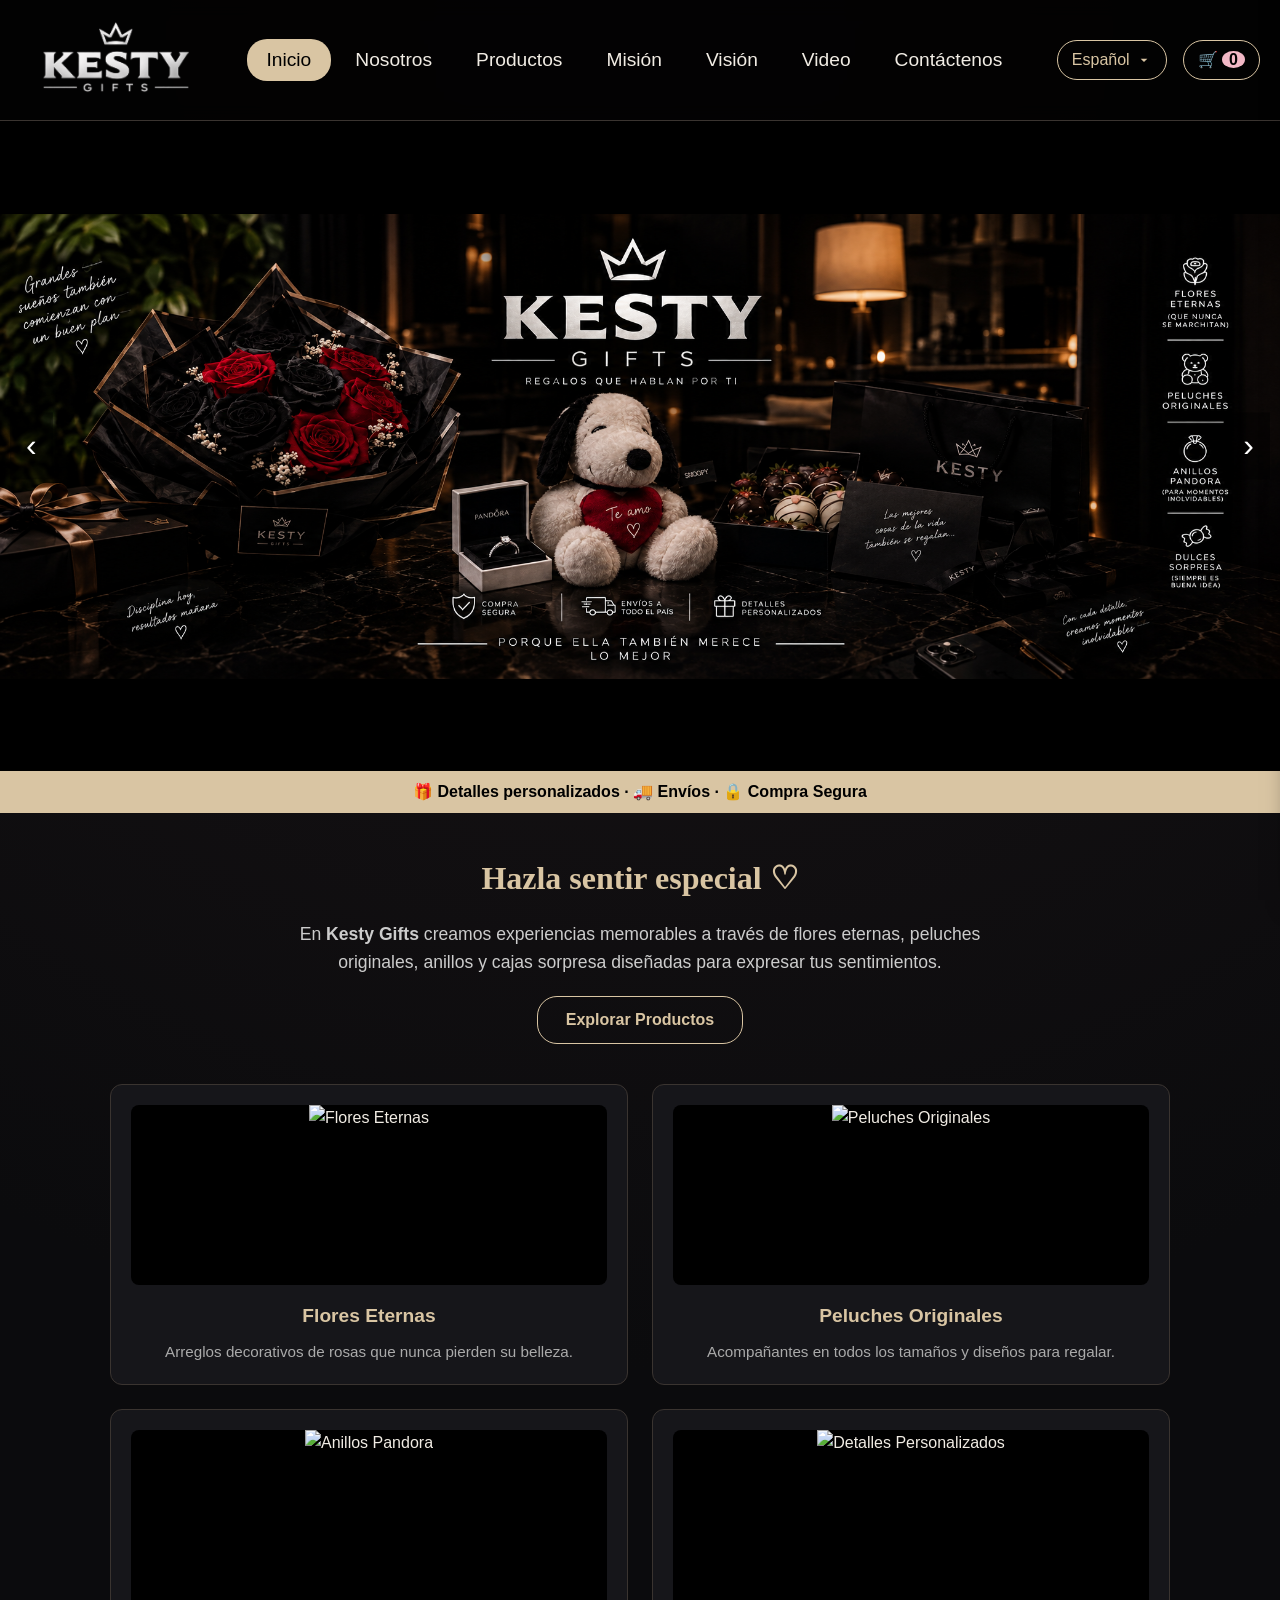
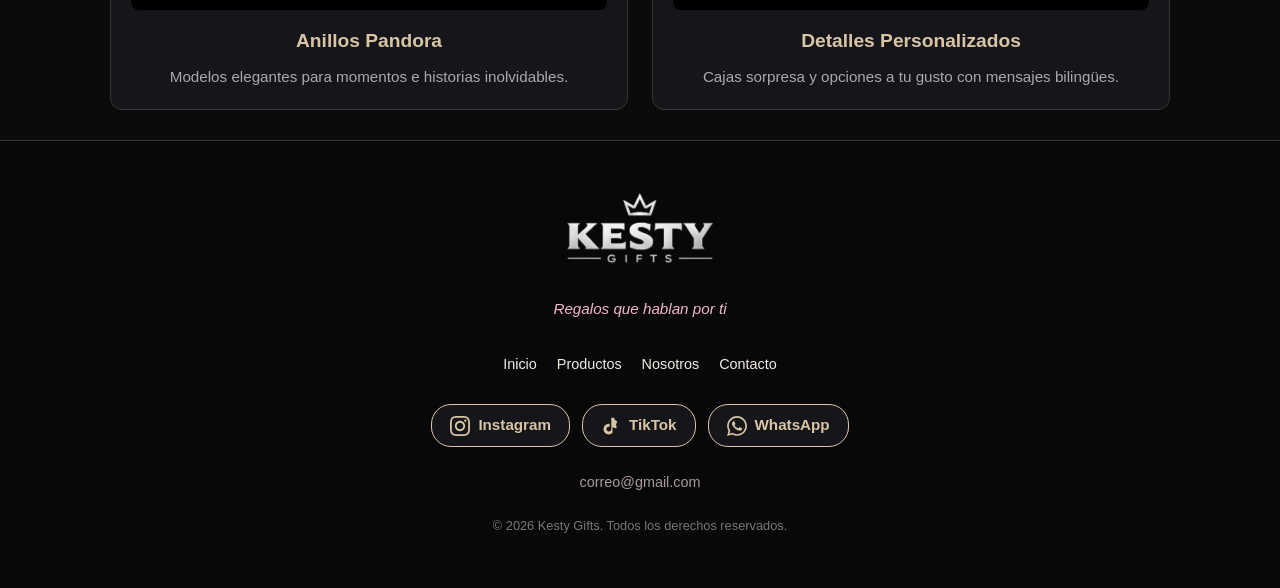
==== index.html @ 145037e2 "Add files via upload" ====
<!DOCTYPE html>
<html lang="en">

<head>
    <meta charset="UTF-8">
    <meta name="viewport" content="width=device-width, initial-scale=1.0">
    <title>index</title>
    <link rel="stylesheet" href="style.css">
</head>

<body>

    <header>

        <a href="#inicio" class="logo"><img src="Imagenes/Logo.png" alt="Logo"></a>
        <button id="menuBtn" class="menuBtn" aria-label="Menu">☰</button>

        <nav>
            <a href="#inicio">Inicio</a>
            <a href="#nosotros">Nosotros</a>
            <a href="#productos">Productos</a>
            <a href="#mision">Misión</a>
            <a href="#vision">Visión</a>
            <a href="#video">Video</a>
            <a href="#contacto">Contáctenos</a>
        </nav>

        <div class="SelectorLenguaje">
            <button class="LenguajeBtn" id="LenguajeBtn" type="button">
                <span>Español</span>
                <svg class="LenguajeFlecha" viewBox="0 0 24 24" width="16" height="16" fill="currentColor">
                    <path d="M7 10l5 5 5-5z"/>
                </svg>
            </button>
            <div class="LenguajeMenu" id="LenguajeMenu">
                <a href="#" onclick="CambiarLenguaje('es')">Español</a>
                <a href="#" onclick="CambiarLenguaje('en')">English</a>
            </div>
        </div>

        <button id="cartBtn" class="cartBtn">🛒 <span id="cartCount">0</span></button>

    </header>

    <aside id="CarritoAside" class="CarritotAside">

        <div class="CarritoHeader">
            <h2>Tu Carrito</h2>
            <button id="closeCartBtn" class="CerrarCarritoBtn" aria-label="Cerrar carrito">&times;</button>
        </div>

        <div class="CarritoBody">
            <p class="MensajeCarrito">Tu carrito está vacío por ahora.</p>
        </div>

        <div class="CarritoFooter">
            <div class="CarritoTotal">
                <span>Total:</span>
                <span id="CarritoTotal">$0.00</span>
            </div>
            <button class="CheckoutBtn">Finalizar Compra</button>
        </div>

    </aside>

    <main>

        <section id="inicio" class="view">

            <div class="slider">

                <div class="slide on">
                    <img src="Imagenes/Poster1Pc.png" alt="Poster PC" class="img-pc">
                    <img src="Imagenes/Poster1.jpeg" alt="Poster Celular" class="img-mobile">
                </div>

                <div class="slide txt">
                    <h2>Semana de Regalos Especiales</h2>
                    <p>Detalles únicos pensados para expresar tus sentimientos y crear recuerdos inolvidables.</p>
                    <a href="#productos" class="SlideBtn">Ver Productos →</a>
                </div>

                <div class="slide">
                    <img src="Imagenes/Poster2Pc.jpg" alt="Poster PC" class="img-pc">
                    <img src="Imagenes/Poster2.jpg" alt="Poster Celular" class="img-mobile">
                </div>

                <button class="sl-btn prev">‹</button>
                <button class="sl-btn next">›</button>

            </div>

            <div class="banner">🎁 Detalles personalizados    ·    🚚 Envíos    ·    🔒 Compra Segura</div>

            <div class="wrap InicioContenido">

                <div class="Intro">
                    <h1>Hazla sentir especial ♡</h1>
                    <p class="HeroSub">En <strong>Kesty Gifts</strong> creamos experiencias memorables a través de flores eternas, peluches originales, anillos y cajas sorpresa diseñadas para expresar tus sentimientos.</p>
                    <a href="#productos" class="HeroBtn">Explorar Productos</a>
                </div>

                <div class="Cartas">
                    
                    <div class="Carta">
                        <div class="CartaImagen">
                            <img src="Imagenes/Carta1Inicio.jpg" alt="Flores Eternas">
                        </div>
                        <h3>Flores Eternas</h3>
                        <p>Arreglos decorativos de rosas que nunca pierden su belleza.</p>
                    </div>

                    <div class="Carta">
                        <div class="CartaImagen">
                            <img src="Imagenes/Carta2Inicio.jpg" alt="Peluches Originales">
                        </div>
                        <h3>Peluches Originales</h3>
                        <p>Acompañantes en todos los tamaños y diseños para regalar.</p>
                    </div>

                    <div class="Carta">
                        <div class="CartaImagen">
                            <img src="Imagenes/Carta3Inicio.jpg" alt="Anillos Pandora">
                        </div>
                        <h3>Anillos Pandora</h3>
                        <p>Modelos elegantes para momentos e historias inolvidables.</p>
                    </div>

                    <div class="Carta">
                        <div class="CartaImagen">
                            <img src="Imagenes/Carta4Inicio.jpg" alt="Detalles Personalizados">
                        </div>
                        <h3>Detalles Personalizados</h3>
                        <p>Cajas sorpresa y opciones a tu gusto con mensajes bilingües.</p>
                    </div>

                </div>

            </div>

        </section>

        <section id="nosotros" class="view wrap">b</section>

        <section id="productos" class="view wrap">c</section>

        <section id="mision" class="view wrap">d</section>

        <section id="vision" class="view wrap">e</section>

        <section id="video" class="view wrap">f</section>

        <section id="contacto" class="view wrap">g</section>

    </main>

    <footer>

        <div class="logo"><img src="Imagenes/Logo.png" alt="Logo"></div>
        <p class="footer-slogan">Regalos que hablan por ti</p>

        <div class="footer-links">
            <a href="#inicio">Inicio</a>
            <a href="#productos">Productos</a>
            <a href="#nosotros">Nosotros</a>
            <a href="#contacto">Contacto</a>
        </div>

        <div class="BotonesRedes">
            <a href="https://instagram.com/ig" target="_blank" class="RedBtn">
                <svg viewBox="0 0 24 24" width="20" height="20" fill="currentColor"><path d="M12 2.163c3.204 0 3.584.012 4.85.07 3.252.148 4.771 1.691 4.919 4.919.058 1.265.069 1.645.069 4.849 0 3.205-.012 3.584-.069 4.849-.149 3.225-1.664 4.771-4.919 4.919-1.266.058-1.644.07-4.85.07-3.204 0-3.584-.012-4.849-.07-3.26-.149-4.771-1.699-4.919-4.92-.058-1.265-.07-1.644-.07-4.849 0-3.204.013-3.583.07-4.849.149-3.227 1.664-4.771 4.919-4.919 1.266-.057 1.645-.069 4.849-.069zm0-2.163c-3.259 0-3.667.014-4.947.072-4.358.2-6.78 2.618-6.98 6.98-.059 1.281-.073 1.689-.073 4.948 0 3.259.014 3.668.072 4.948.2 4.358 2.618 6.78 6.98 6.98 1.281.058 1.689.072 4.948.072 3.259 0 3.668-.014 4.948-.072 4.354-.2 6.782-2.618 6.979-6.98.059-1.28.073-1.689.073-4.948 0-3.259-.014-3.667-.072-4.947-.196-4.354-2.617-6.78-6.979-6.98-1.281-.059-1.69-.073-4.949-.073zm0 5.838c-3.403 0-6.162 2.759-6.162 6.162s2.759 6.163 6.162 6.163 6.162-2.759 6.162-6.163c0-3.403-2.759-6.162-6.162-6.162zm0 10.162c-2.209 0-4-1.79-4-4 0-2.209 1.791-4 4-4s4 1.791 4 4c0 2.21-1.791 4-4 4zm6.406-11.845c-.796 0-1.441.645-1.441 1.44s.645 1.44 1.441 1.44c.795 0 1.439-.645 1.439-1.44s-.644-1.44-1.439-1.44z"/></svg>Instagram
            </a>
            <a href="https://tiktok.com/@tiktok" target="_blank" class="RedBtn">
                <svg viewBox="0 0 24 24" width="20" height="20" fill="currentColor"><path d="M19.59 6.69a4.83 4.83 0 0 1-3.77-4.25V2h-3.45v13.67a2.89 2.89 0 0 1-5.2 1.74 2.89 2.89 0 0 1 2.31-4.64 2.93 2.93 0 0 1 .88.13V9.4a6.84 6.84 0 0 0-1-.05A6.33 6.33 0 0 0 3 15.7a6.34 6.34 0 0 0 10.86 4.43v-7a8.16 8.16 0 0 0 4.77 1.52v-3.4a4.85 4.85 0 0 1-1-.16z"/></svg>TikTok
            </a>
            <a href="https://wa.me/wasap" target="_blank" class="RedBtn">
                <svg viewBox="0 0 24 24" width="20" height="20" fill="currentColor"><path d="M.057 24l1.687-6.163c-1.041-1.804-1.588-3.849-1.587-5.946.003-6.556 5.338-11.891 11.893-11.891 3.181.001 6.167 1.24 8.413 3.488 2.245 2.248 3.481 5.236 3.48 8.414-.003 6.557-5.338 11.892-11.893 11.892-1.99-.001-3.951-.5-5.688-1.448l-6.305 1.654zm6.597-3.807c1.676.995 3.276 1.591 5.392 1.592 5.448 0 9.886-4.434 9.889-9.885.002-5.462-4.415-9.89-9.881-9.892-5.452 0-9.887 4.434-9.889 9.884-.001 2.225.651 3.891 1.746 5.634l-.999 3.648 3.742-.981zm11.387-5.464c-.074-.124-.272-.198-.57-.347-.297-.149-1.758-.868-2.031-.967-.272-.099-.47-.149-.669.149-.198.297-.768.967-.941 1.165-.173.198-.347.223-.644.074-.297-.149-1.255-.462-2.39-1.475-.883-.788-1.48-1.761-1.653-2.059-.173-.297-.018-.458.13-.606.134-.133.297-.347.446-.521.151-.172.2-.296.3-.495.099-.198.05-.372-.025-.521-.075-.148-.669-1.611-.916-2.206-.242-.579-.487-.501-.669-.51l-.57-.01c-.198 0-.52.074-.792.372s-1.04 1.016-1.04 2.479 1.065 2.876 1.213 3.074c.149.198 2.095 3.2 5.076 4.487.709.306 1.263.489 1.694.626.712.226 1.36.194 1.872.118.571-.085 1.758-.719 2.006-1.413.248-.695.248-1.29.173-1.414z"/></svg>WhatsApp
            </a>
        </div>

        <div class="Informacion">
            <p>correo@gmail.com</p>
            <p class="copyright">© 2026 Kesty Gifts. Todos los derechos reservados.</p>
        </div>
    </footer>

    

    <div id="CarritoOverlay" class="CarritoOverlay"></div>

    <script src="script.js"></script>
    
</body>


</html>
---- style.css ----
* {
    margin: 0;
    padding: 0;
    box-sizing: border-box;
}

:root {
    --bg: #0b0b0d;
    --card: #16161a;
    --line: #3a3430;
    --gold: #d9c5a3;
    --pink: #f2b8c6;
    --txt: #f1ece4;
}

body {
    background: radial-gradient(circle at top,#1b1517,var(--bg) 60%);
    color: var(--txt);
    font-family: Segoe UI,Arial,sans-serif;
    line-height: 1.6;
    min-height: 100vh;
}

/* #region Cosas Generales */

button {
    font: inherit;
    cursor: pointer;
}

h1 {
    font-family: Georgia,serif;
    color: var(--gold);
    margin-bottom: 16px;
    font-size: 2rem;
}

h2 {
    color: var(--pink);
    margin: 24px 0 8px;
}

p {
    margin-bottom: 12px;
}

/* #endregion */

/* #region header y nav */

header {
    position: sticky;
    top: 0;
    z-index: 20;
    display: flex;
    align-items: center;
    gap: 16px;
    justify-content: space-between;
    padding: 10px 20px;
    background: #000d;
    backdrop-filter: blur(8px);
    border-bottom: 1px solid var(--line);
}

.logo img {
    width: 12rem;
    height: auto;
    animation: pulso 2s ease-in-out infinite;
}

@keyframes pulso {
    50% {
        opacity: .8;
    }
}

.menuBtn {
    display: none;
}

nav {
    display: flex;
    gap: 4px;
    flex: 1;
    flex-wrap: wrap;
    justify-content: center;
}

nav a {
    color:var(--txt);
    text-decoration:none;
    padding:6px 20px;
    border-radius:20px;
    font-size:1.2rem;
    transition:.3s;
}

nav a:hover, nav a.on {
    background:var(--gold);
    color:#000;
}

.SelectorLenguaje {
    position: relative;
    display: inline-block;
}

.LenguajeBtn {
    background: transparent;
    border: 1px solid var(--gold);
    color: var(--gold);
    border-radius: 20px;
    padding: 6px 14px;
    display: flex;
    align-items: center;
    gap: 6px;
    transition: 0.3s;
}

.LenguajeBtn:hover {
    background: var(--gold);
    color: #000;
}

.LenguajeFlecha {
    transition: transform 0.3s ease;
}

.SelectorLenguaje.open .LenguajeFlecha {
    transform: rotate(180deg);
}

.LenguajeMenu {
    display: none;
    position: absolute;
    top: calc(100% + 8px);
    right: 0;
    background: var(--card);
    border: 1px solid var(--line);
    border-radius: 12px;
    min-width: 120px;
    box-shadow: 0 8px 20px rgba(0, 0, 0, 0.5);
    overflow: hidden;
    z-index: 30;
}

.SelectorLenguaje.open .LenguajeMenu {
    display: block;
}

.LenguajeMenu a {
    display: block;
    padding: 8px 16px;
    color: var(--txt);
    text-decoration: none;
    font-size: 0.95rem;
    transition: 0.2s;
}

.LenguajeMenu a:hover {
    background: var(--gold);
    color: #000;
}

.cartBtn, .menuBtn {
    background: none;
    border: 1px solid var(--gold);
    color: var(--gold);
    border-radius: 20px;
    padding: 6px 14px;margin-left:auto;
}

.cartBtn span {
    background: var(--pink);
    color: #000;
    border-radius: 50%;
    padding: 0 7px;
    font-weight: 700;
}

@media(max-width:900px){

    .menuBtn {
        display: block;
        margin-left: auto
    }

    .cartBtn {
        margin-left: 0
    }

    nav {
        display: none;
        position: absolute;
        top: 100%;
        left: 0;
        right: 0;
        background: #000;
        flex-direction: column;
        padding: 10px
    }

    nav.open {
        display: flex
    }

}

/* #endregion */

/* #region main */

.wrap {
    max-width: 1100px;
    margin: 0 auto;
    padding: 30px 20px
}

.view {
    display: none;
    animation: fade .6s;
}

.view.on {
    display: block;
}

@keyframes fade {
    from {
        opacity: 0;
        transform: translateY(15px);
    }
}

/* #endregion */

/* #region Inicio */

.slider {
    position: relative;
    width: 100%;
    height: 650px;
    overflow: hidden;
    background: #000;
}

.slide {
    position: absolute;
    inset: 0;
    opacity: 0;
    pointer-events: none;
    z-index: 1;
    transition: opacity 1s ease-in-out;
    display: flex;
    align-items: center;
    justify-content: center;
    flex-direction: column;
    text-align: center;
    padding: 0;
}

.slide.on {
    opacity: 1;
    pointer-events: auto;
    z-index: 2;
}

.img-pc {
    display: block;
    width: 100%;
    height: 100%;
    object-fit: contain;
    object-position: center;
}

.img-mobile {
    display: none;
}

@media (max-width: 800px) {

    .slider {
        height: 100vw;
        max-height: 500px;
    }

    .img-pc {
        display: none;
    }
    
    .img-mobile {
        display: block;
        width: 100%;
        height: 100%;
        object-fit: cover;
        object-position: center;
    }

}

.slide.txt {
    background: linear-gradient(135deg,#1b1517,#3a2430);
    padding: 20px;
}

.slide.txt h2 {
    font-family: Georgia,serif;
    font-size: 3rem;
    color: var(--gold);
}

.sl-btn {
    position: absolute;
    top: 50%;
    transform: translateY(-50%);
    background: rgba(0, 0, 0, 0.4);
    color: #fff;
    border: 0;
    font-size: 2rem;
    padding: 8px 16px;
    z-index: 20;
    cursor: pointer;
    transition: background 0.3s;
}

.sl-btn:hover {
    background: rgba(0, 0, 0, 0.8);
}

.prev {
    left: 10px;
}

.next {
    right: 10px;
}

.banner {
    background: var(--gold);
    color: #000;
    text-align: center;
    padding: 8px;
    font-weight: 600;
    overflow: hidden;
    white-space: nowrap;
    animation: slide 14s linear infinite alternate;
}

@keyframes slide {
    from {
        text-indent: 5%;
    }
    to {
        text-indent: -5%;
    }
}

.SlideBtn {
    position: relative;
    z-index: 10;
    display: inline-block;
    margin-top: 18px;
    background: var(--gold);
    color: #000;
    text-decoration: none;
    padding: 10px 24px;
    border-radius: 20px;
    font-weight: 700;
    transition: all 0.3s ease;
}

.SlideBtn:hover {
    background: var(--pink);
    transform: translateY(-2px);
    box-shadow: 0 4px 15px rgba(242, 184, 198, 0.3);
}

.SlideBtn {
    display: inline-block;
    margin-top: 18px;
    background: var(--gold);
    color: #000;
    text-decoration: none;
    padding: 10px 24px;
    border-radius: 20px;
    font-weight: 700;
    transition: all 0.3s ease;
}

.SlideBtn:hover {
    background: var(--pink);
    transform: translateY(-2px);
    box-shadow: 0 4px 15px rgba(242, 184, 198, 0.3);
}

.InicioContenido {
    text-align: center;
    padding-top: 40px;
}

.Intro {
    max-width: 700px;
    margin: 0 auto 40px auto;
}

.HeroSub {
    font-size: 1.1rem;
    color: #ccc;
    margin-bottom: 20px;
}

.HeroBtn {
    display: inline-block;
    background: transparent;
    border: 1px solid var(--gold);
    color: var(--gold);
    text-decoration: none;
    padding: 10px 28px;
    border-radius: 20px;
    font-weight: 600;
    transition: all 0.3s ease;
}

.HeroBtn:hover {
    background: var(--gold);
    color: #000;
}

.Cartas {
    display: grid;
    grid-template-columns: repeat(2, 1fr);
    gap: 24px;
    margin-top: 30px;
}

.Carta {
    background: var(--card);
    border: 1px solid var(--line);
    padding: 20px;
    border-radius: 12px;
    transition: transform 0.3s ease, border-color 0.3s ease;
    display: flex;
    flex-direction: column;
    align-items: center;
}

.Carta:hover {
    transform: translateY(-5px);
    border-color: var(--gold);
}

.CartaImagen {
    width: 100%;
    height: 180px;
    overflow: hidden;
    border-radius: 8px;
    margin-bottom: 16px;
    background: #000;
}

.CartaImagen img {
    width: 100%;
    height: 100%;
    object-fit: cover;
    object-position: center;
    transition: transform 0.3s ease;
}

.Carta:hover .CartaImagen img {
    transform: scale(1.05);
}

.Carta h3 {
    color: var(--gold);
    font-size: 1.2rem;
    margin-bottom: 8px;
}

.Carta p {
    font-size: 0.95rem;
    color: #aaa;
    margin-bottom: 0;
}

@media (max-width: 800px) {
    .Cartas {
        grid-template-columns: 1fr;
        gap: 20px;
    }

    .CartaImagen {
        height: 160px;
    }
}

/* #endregion */

/* #region Footer */

footer {
    border-top: 1px solid var(--line);
    text-align: center;
    padding: 40px 20px;
    display: grid;
    gap: 16px;
    justify-items: center;
    background: #08080a;
}

.footer-slogan {
    color: var(--pink);
    font-style: italic;
    font-size: 0.95rem;
}

.footer-links {
    display: flex;
    gap: 20px;
    flex-wrap: wrap;
    justify-content: center;
    margin: 4px 0;
}

.footer-links a {
    color: var(--txt);
    text-decoration: none;
    font-size: 0.9rem;
    transition: color 0.3s ease;
}

.footer-links a:hover {
    color: var(--gold);
}

.Informacion {
    display: grid;
    gap: 6px;
    font-size: 0.9rem;
    color: #a99;
}

.copyright {
    font-size: 0.8rem;
    color: #777;
    margin-top: 4px;
}

.BotonesRedes {
    display: flex;
    gap: 12px;
    flex-wrap: wrap;
    justify-content: center;
    margin: 8px 0;
}

.RedBtn {
    display: flex;
    align-items: center;
    gap: 8px;
    background: var(--card);
    border: 1px solid var(--gold);
    color: var(--gold);
    padding: 8px 18px;
    border-radius: 20px;
    text-decoration: none;
    font-size: 0.95rem;
    font-weight: 600;
    transition: all 0.3s ease;
}

.RedBtn:hover {
    background: var(--gold);
    color: #000;
    transform: translateY(-3px);
    box-shadow: 0 5px 15px rgba(217, 197, 163, 0.25);
}

/* #endregion */

/* #region Carrito Aside */

.CarritoOverlay {
    position: fixed;
    top: 0;
    left: 0;
    width: 100%;
    height: 100vh;
    background: rgba(0, 0, 0, 0.6);
    backdrop-filter: blur(4px);
    z-index: 40;
    opacity: 0;
    pointer-events: none;
    transition: opacity 0.3s ease;
}

.CarritoOverlay.open {
    opacity: 1;
    pointer-events: auto;
}

.CarritotAside {
    position: fixed;
    top: 0;
    right: -400px;
    width: 100%;
    max-width: 380px;
    height: 100vh;
    background: var(--card);
    border-left: 1px solid var(--line);
    box-shadow: -5px 0 25px rgba(0, 0, 0, 0.8);
    z-index: 50;
    display: flex;
    flex-direction: column;
    transition: right 0.35s cubic-bezier(0.4, 0, 0.2, 1);
}

.CarritotAside.open {
    right: 0;
}

.CarritoHeader {
    display: flex;
    align-items: center;
    justify-content: space-between;
    padding: 20px;
    border-bottom: 1px solid var(--line);
}

.CarritoHeader h2 {
    margin: 0;
    font-size: 1.4rem;
    color: var(--pink);
}

.CerrarCarritoBtn {
    background: none;
    border: none;
    color: var(--txt);
    font-size: 2rem;
    line-height: 1;
    cursor: pointer;
    transition: color 0.2s ease;
}

.CerrarCarritoBtn:hover {
    color: var(--pink);
}

.CarritoBody {
    flex: 1;
    padding: 20px;
    overflow-y: auto;
}

.MensajeCarrito {
    text-align: center;
    color: #888;
    margin-top: 40px;
}

.CarritoFooter {
    padding: 20px;
    border-top: 1px solid var(--line);
    background: #101014;
}

.CarritoTotal {
    display: flex;
    justify-content: space-between;
    font-size: 1.2rem;
    font-weight: bold;
    color: var(--gold);
    margin-bottom: 16px;
}

.CheckoutBtn {
    width: 100%;
    background: var(--gold);
    color: #000;
    border: none;
    padding: 12px;
    border-radius: 20px;
    font-weight: 700;
    font-size: 1rem;
    cursor: pointer;
    transition: transform 0.2s ease, background 0.2s ease;
}

.CheckoutBtn:hover {
    background: var(--pink);
    transform: translateY(-2px);
}

/* #endregion */
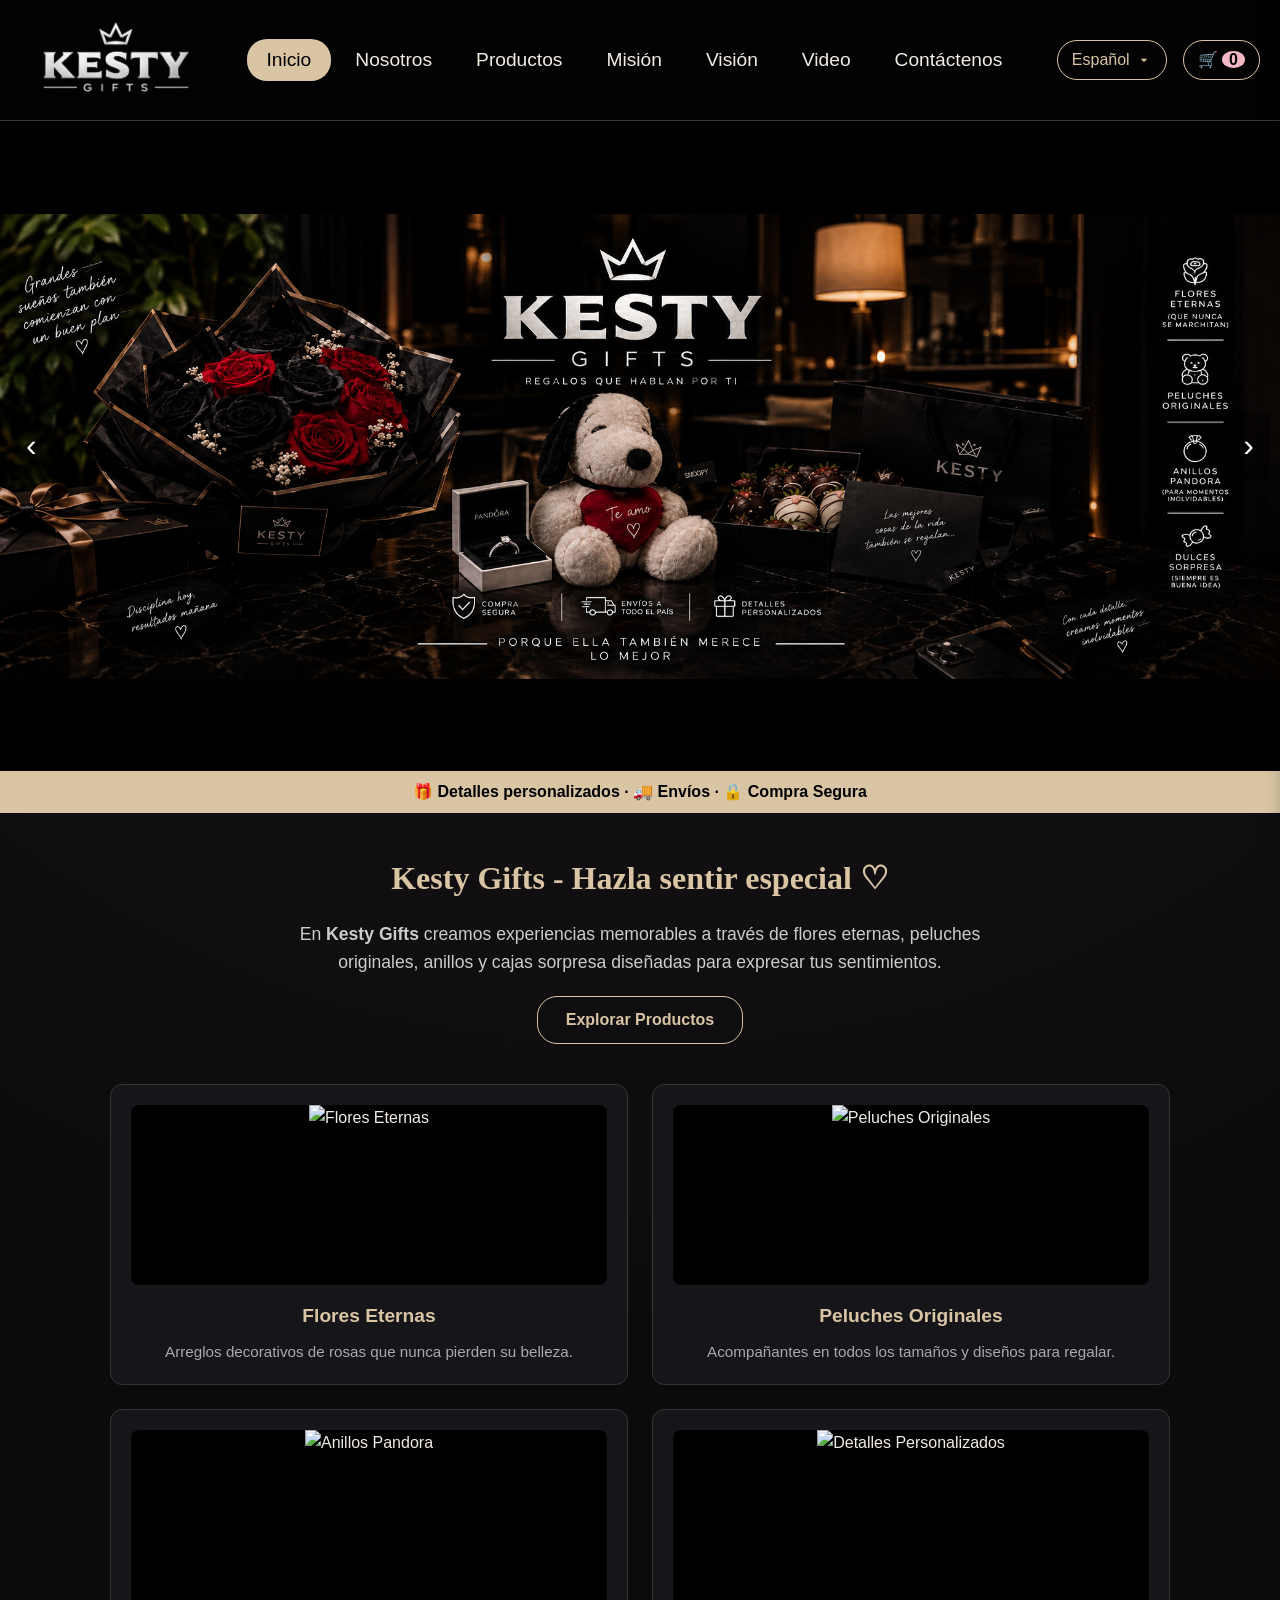
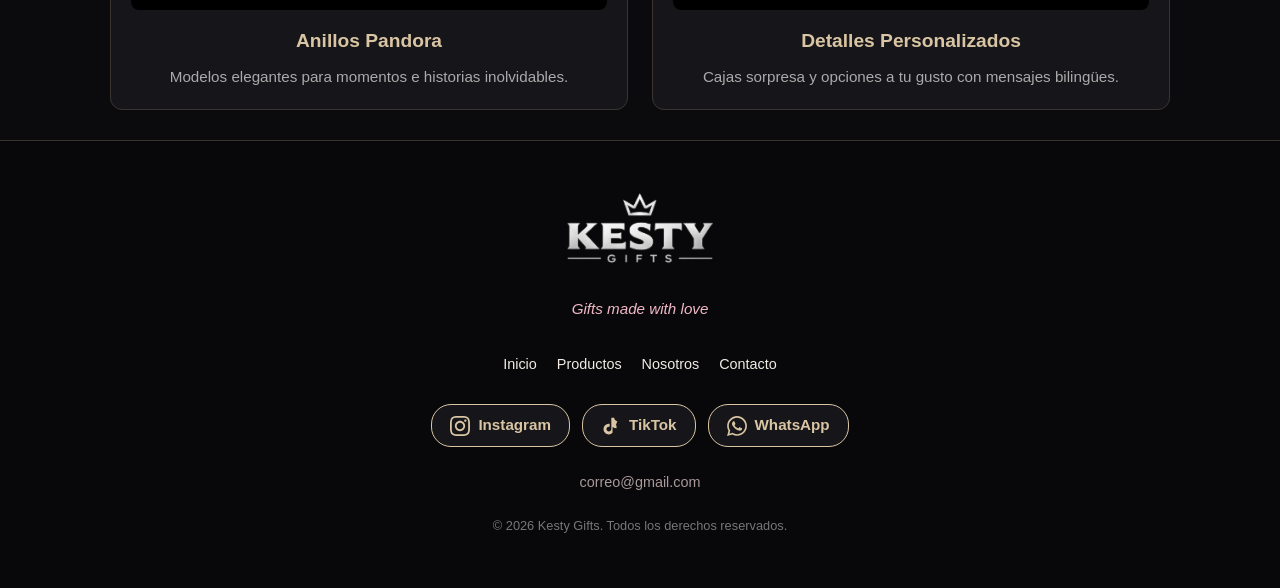
==== commit d8b92e0d: "Add files via upload" ====
--- a/index.html
+++ b/index.html
@@ -95,7 +95,7 @@
             <div class="wrap InicioContenido">
 
                 <div class="Intro">
-                    <h1>Hazla sentir especial ♡</h1>
+                    <h1>Kesty Gifts - Hazla sentir especial ♡</h1>
                     <p class="HeroSub">En <strong>Kesty Gifts</strong> creamos experiencias memorables a través de flores eternas, peluches originales, anillos y cajas sorpresa diseñadas para expresar tus sentimientos.</p>
                     <a href="#productos" class="HeroBtn">Explorar Productos</a>
                 </div>
@@ -140,24 +140,183 @@
 
         </section>
 
-        <section id="nosotros" class="view wrap">b</section>
+        <section id="nosotros" class="view wrap">
+
+            <div class="NosotrosHeader">
+                <h2>Sobre Kesty Gifts</h2>
+                <p class="NosotrosSub">Conoce quiénes estamos detrás de cada detalle y cuál es nuestra pasión.</p>
+            </div>
+
+            <div class="NosotrosHistoria">
+                <div class="HistoriaTexto">
+                    <h3>Nuestra Historia</h3>
+                    <p><strong>Kesty Gifts</strong> nace con el propósito de ofrecer una alternativa diferente, bonita y creativa para expresar sentimientos de cariño, amor y gratitud. Entendemos que un regalo no es solo un objeto, sino una experiencia especial y un recuerdo perdurable.</p>
+                    <p>Operamos como una tienda en línea pensada para facilitar tus compras de manera rápida, cercana y confiable, ofreciendo opciones únicas para cumpleaños, aniversarios y momentos inolvidables.</p>
+                </div>
+                <div class="HistoriaBadges">
+                    <div class="BadgeItem">
+                        <span class="BadgeNumero">+100%</span>
+                        <span class="BadgeLabel">Pasión y Detalle</span>
+                    </div>
+                    <div class="BadgeItem">
+                        <span class="BadgeNumero">24/7</span>
+                        <span class="BadgeLabel">Atención Digital</span>
+                    </div>
+                </div>
+            </div>
+
+            <div class="EquipoSeccion">
+                <h3>Nuestro Equipo</h3>
+                <p class="EquipoSub">Las personas encargadas de hacer realidad cada sorpresa:</p>
+
+                <div class="GridEquipo">
+                    
+                    <div class="CartaMiembro">
+                        <div class="FotoMiembro">
+                            <img src="Imagenes/Edi.jpg" alt="Edi Alejandro">
+                        </div>
+                        <h4>Edi Alejandro</h4>
+                        <span class="RolMiembro">Gerente General</span>
+                        <p>Coordina el equipo, toma decisiones clave y supervisa que cada proceso funcione correctamente.</p>
+                    </div>
+
+                    <div class="CartaMiembro">
+                        <div class="FotoMiembro">
+                            <img src="Imagenes/Jhonny.jpg" alt="Jhonny Salazar">
+                        </div>
+                        <h4>Jhonny Salazar</h4>
+                        <span class="RolMiembro">Ventas y Atención al Cliente</span>
+                        <p>Recibe los pedidos, asesora a nuestros clientes y garantiza una atención cercana y amable.</p>
+                    </div>
+
+                    <div class="CartaMiembro">
+                        <div class="FotoMiembro">
+                            <img src="Imagenes/Santiago.jpg" alt="Santiago Caicedo">
+                        </div>
+                        <h4>Santiago Caicedo</h4>
+                        <span class="RolMiembro">Diseño y Publicidad</span>
+                        <p>Encargado del estilo visual de la marca, los empaques y la presencia en redes sociales.</p>
+                    </div>
+
+                </div>
+            </div>
+
+        </section>
 
         <section id="productos" class="view wrap">c</section>
 
-        <section id="mision" class="view wrap">d</section>
-
-        <section id="vision" class="view wrap">e</section>
+        <section id="mision" class="view wrap">
+
+            <div class="MVHeader">
+                <h2>Nuestra Misión <img src="Imagenes/Icono_Mision.png" alt="Icono Mision"></h2>
+                <p class="MVSub">El propósito que nos mueve día a día en Kesty Gifts</p>
+            </div>
+
+            <div class="MVContenedor">
+                <div class="MVTarjeta Principal">
+                    <h3>Misión Empresarial</h3>
+                    <p>La misión de <strong>Kesty</strong> es ofrecer detalles creativos, originales y de buena calidad que permitan a nuestros clientes expresar sus sentimientos y sorprender a las personas especiales en sus vidas. Buscamos brindar una experiencia de compra fácil, cercana y confiable, combinando productos atractivos, personalización y una excelente atención al cliente para convertir cada regalo en un momento memorable.</p>
+                </div>
+
+                <div class="MVGridPuntos">
+                    <div class="PuntoItem">
+                        <div>
+                            <h4>Creatividad y Calidad</h4>
+                            <p>Productos diseñados para destacar por su belleza y durabilidad.</p>
+                        </div>
+                    </div>
+                    <div class="PuntoItem">
+                        <div>
+                            <h4>Atención Cercana</h4>
+                            <p>Asesoría personalizada para ayudarte a elegir la mejor opción.</p>
+                        </div>
+                    </div>
+                    <div class="PuntoItem">
+                        <div>
+                            <h4>Experiencia Memorable</h4>
+                            <p>Hacemos que regalar se convierta en una emoción inolvidable.</p>
+                        </div>
+                    </div>
+                </div>
+            </div>
+
+        </section>
+
+        <section id="vision" class="view wrap">
+
+            <div class="MVHeader">
+                <h2>Nuestra Visión <img src="Imagenes/Icono_Vision.png" alt="Icono Vision"></h2>
+                <p class="MVSub">Hacia dónde proyectamos nuestra marca en el futuro</p>
+            </div>
+
+            <div class="MVContenedor">
+                <div class="MVTarjeta Principal">
+                    <h3>Visión a 3 Años</h3>
+                    <p>En los próximos 3 años, <strong>Kesty</strong> busca convertirse en una tienda de detalles reconocida por su creatividad, calidad y atención al cliente. Queremos ampliar nuestro catálogo, fortalecer nuestra presencia en redes sociales y llegar a más personas, ofreciendo productos innovadores y personalizados que hagan de cada regalo una experiencia especial. Nuestro objetivo es crecer como empresa y construir una marca confiable y cercana para nuestros clientes.</p>
+                </div>
+
+                <div class="MVGridPuntos">
+                    <div class="PuntoItem">
+                        <div>
+                            <h4>Reconocimiento</h4>
+                            <p>Ser la primera opción para sorpresas y fechas especiales.</p>
+                        </div>
+                    </div>
+                    <div class="PuntoItem">
+                        <div>
+                            <h4>Catálogo Ampliado</h4>
+                            <p>Incorporación constante de nuevos combos y detalles innovadores.</p>
+                        </div>
+                    </div>
+                    <div class="PuntoItem">
+                        <div>
+                            <h4>Crecimiento Digital</h4>
+                            <p>Consolidar nuestra comunidad en plataformas digitales y redes sociales.</p>
+                        </div>
+                    </div>
+                </div>
+            </div>
+
+        </section>
 
         <section id="video" class="view wrap">f</section>
 
-        <section id="contacto" class="view wrap">g</section>
+        <section id="contacto" class="view wrap">
+
+            <div class="MVHeader">
+                <h2>Contáctenos</h2>
+                <p class="MVSub">¿Tienes alguna duda o quieres un pedido personalizado? Escríbenos.</p>
+            </div>
+
+            <form action="https://formsubmit.co/corrreo@gmail.com" method="POST" class="FormularioContacto">
+                <input type="hidden" name="_captcha" value="false">
+
+                <div class="GrupoInput">
+                    <label for="nombre">Tu Nombre</label>
+                    <input type="text" id="nombre" name="name" required placeholder="Ej. Ana María">
+                </div>
+
+                <div class="GrupoInput">
+                    <label for="email">Tu Correo Electrónico</label>
+                    <input type="email" id="email" name="email" required placeholder="ejemplo@correo.com">
+                </div>
+
+                <div class="GrupoInput">
+                    <label for="mensaje">Mensaje o Detalle Personalizado</label>
+                    <textarea id="mensaje" name="message" rows="5" required placeholder="Cuéntanos qué regalo buscas..."></textarea>
+                </div>
+
+                <button type="submit" class="EnviarBtn">Enviar Mensaje 💌</button>
+            </form>
+
+        </section>
 
     </main>
 
     <footer>
 
         <div class="logo"><img src="Imagenes/Logo.png" alt="Logo"></div>
-        <p class="footer-slogan">Regalos que hablan por ti</p>
+        <p class="footer-slogan">Gifts made with love</p>
 
         <div class="footer-links">
             <a href="#inicio">Inicio</a>
--- a/style.css
+++ b/style.css
@@ -495,6 +495,318 @@
 
 /* #endregion */
 
+/* #region Nosotros */
+
+.NosotrosHeader {
+    text-align: center;
+    margin-bottom: 40px;
+}
+
+.NosotrosHeader h2 {
+    font-family: Georgia, serif;
+    font-size: 2.2rem;
+    color: var(--gold);
+    margin-bottom: 8px;
+}
+
+.NosotrosSub {
+    color: #aaa;
+    font-size: 1.05rem;
+}
+
+.NosotrosHistoria {
+    display: grid;
+    grid-template-columns: 2fr 1fr;
+    gap: 30px;
+    align-items: center;
+    background: var(--card);
+    border: 1px solid var(--line);
+    padding: 30px;
+    border-radius: 16px;
+    margin-bottom: 50px;
+}
+
+.HistoriaTexto h3 {
+    color: var(--pink);
+    font-size: 1.5rem;
+    margin-bottom: 12px;
+}
+
+.HistoriaTexto p {
+    color: var(--txt);
+    font-size: 0.98rem;
+    line-height: 1.7;
+}
+
+.HistoriaBadges {
+    display: flex;
+    flex-direction: column;
+    gap: 20px;
+}
+
+.BadgeItem {
+    background: #101014;
+    border: 1px solid var(--gold);
+    padding: 16px;
+    border-radius: 12px;
+    text-align: center;
+}
+
+.BadgeNumero {
+    display: block;
+    font-size: 1.8rem;
+    font-weight: 700;
+    color: var(--gold);
+}
+
+.BadgeLabel {
+    font-size: 0.85rem;
+    color: #aaa;
+}
+
+.EquipoSeccion {
+    text-align: center;
+}
+
+.EquipoSeccion h3 {
+    font-size: 1.8rem;
+    color: var(--gold);
+    margin-bottom: 6px;
+}
+
+.EquipoSub {
+    color: #aaa;
+    margin-bottom: 30px;
+}
+
+.GridEquipo {
+    display: grid;
+    grid-template-columns: repeat(3, 1fr);
+    gap: 24px;
+}
+
+.CartaMiembro {
+    background: var(--card);
+    border: 1px solid var(--line);
+    padding: 24px 18px;
+    border-radius: 14px;
+    transition: all 0.3s ease;
+    display: flex;
+    flex-direction: column;
+    align-items: center;
+}
+
+.CartaMiembro:hover {
+    transform: scale(1.06);
+    border-color: var(--gold);
+}
+
+.FotoMiembro {
+    width: 110px;
+    height: 110px;
+    border-radius: 50%;
+    overflow: hidden;
+    margin-bottom: 16px;
+    border: 2px solid var(--gold);
+    background: #000;
+}
+
+.FotoMiembro img {
+    width: 100%;
+    height: 100%;
+    object-fit: cover;
+}
+
+.CartaMiembro h4 {
+    color: var(--txt);
+    font-size: 1.1rem;
+    margin-bottom: 4px;
+}
+
+.RolMiembro {
+    color: var(--pink);
+    font-size: 0.85rem;
+    font-weight: 600;
+    margin-bottom: 12px;
+    text-transform: uppercase;
+    letter-spacing: 0.5px;
+}
+
+.CartaMiembro p {
+    font-size: 0.9rem;
+    color: #aaa;
+    margin-bottom: 0;
+}
+
+@media (max-width: 800px) {
+    .NosotrosHistoria {
+        grid-template-columns: 1fr;
+    }
+
+    .GridEquipo {
+        grid-template-columns: 1fr;
+    }
+}
+
+/* #endregion */
+
+/* #region Mision y Vision */
+
+.MVHeader {
+    text-align: center;
+    margin-bottom: 35px;
+}
+
+.MVHeader h2 {
+    font-family: Georgia, serif;
+    font-size: 2.2rem;
+    color: var(--gold);
+    margin-bottom: 8px;
+}
+
+.MVHeader h2 img {
+    width: 60px;
+    height: auto;
+}
+
+.MVSub {
+    color: #aaa;
+    font-size: 1.05rem;
+}
+
+.MVContenedor {
+    display: grid;
+    grid-template-columns: 1fr 1fr;
+    gap: 30px;
+    align-items: start;
+}
+
+.MVTarjeta.Principal {
+    background: var(--card);
+    border: 1px solid var(--gold);
+    padding: 32px 28px;
+    border-radius: 16px;
+    box-shadow: 0 10px 30px rgba(0, 0, 0, 0.4);
+    position: relative;
+}
+
+.MVTarjeta.Principal h3 {
+    color: var(--gold);
+    font-size: 1.5rem;
+    margin-bottom: 14px;
+}
+
+.MVTarjeta.Principal p {
+    color: var(--txt);
+    font-size: 1rem;
+    line-height: 1.7;
+    margin-bottom: 0;
+}
+
+.MVGridPuntos {
+    display: flex;
+    flex-direction: column;
+    gap: 18px;
+}
+
+.PuntoItem {
+    display: flex;
+    align-items: flex-start;
+    gap: 16px;
+    background: var(--card);
+    border: 1px solid var(--line);
+    padding: 18px;
+    border-radius: 12px;
+    transition: transform 0.3s ease, border-color 0.3s ease;
+}
+
+.PuntoItem:hover {
+    transform: translateX(5px);
+    border-color: var(--gold);
+}
+
+.PuntoItem h4 {
+    color: var(--pink);
+    font-size: 1.05rem;
+    margin-bottom: 4px;
+}
+
+.PuntoItem p {
+    font-size: 0.9rem;
+    color: #aaa;
+    margin-bottom: 0;
+}
+
+@media (max-width: 800px) {
+    .MVContenedor {
+        grid-template-columns: 1fr;
+        gap: 20px;
+    }
+}
+
+/* #endregion */
+
+/* #region Contacto */
+
+.FormularioContacto {
+    max-width: 600px;
+    margin: 0 auto;
+    background: var(--card);
+    border: 1px solid var(--line);
+    padding: 30px;
+    border-radius: 16px;
+    display: grid;
+    gap: 20px;
+}
+
+.GrupoInput {
+    display: flex;
+    flex-direction: column;
+    gap: 8px;
+    text-align: left;
+}
+
+.GrupoInput label {
+    color: var(--gold);
+    font-size: 0.95rem;
+    font-weight: 600;
+}
+
+.GrupoInput input, .GrupoInput textarea {
+    background: #101014;
+    border: 1px solid var(--line);
+    padding: 12px 16px;
+    border-radius: 10px;
+    color: var(--txt);
+    font-family: inherit;
+    font-size: 1rem;
+    transition: border-color 0.3s ease;
+}
+
+.GrupoInput input:focus, .GrupoInput textarea:focus {
+    outline: none;
+    border-color: var(--gold);
+}
+
+.EnviarBtn {
+    background: var(--gold);
+    color: #000;
+    border: none;
+    padding: 12px;
+    border-radius: 20px;
+    font-weight: 700;
+    font-size: 1rem;
+    cursor: pointer;
+    transition: transform 0.2s ease, background 0.2s ease;
+}
+
+.EnviarBtn:hover {
+    background: var(--pink);
+    transform: translateY(-2px);
+}
+
+/* #endregion */
+
 /* #region Footer */
 
 footer {
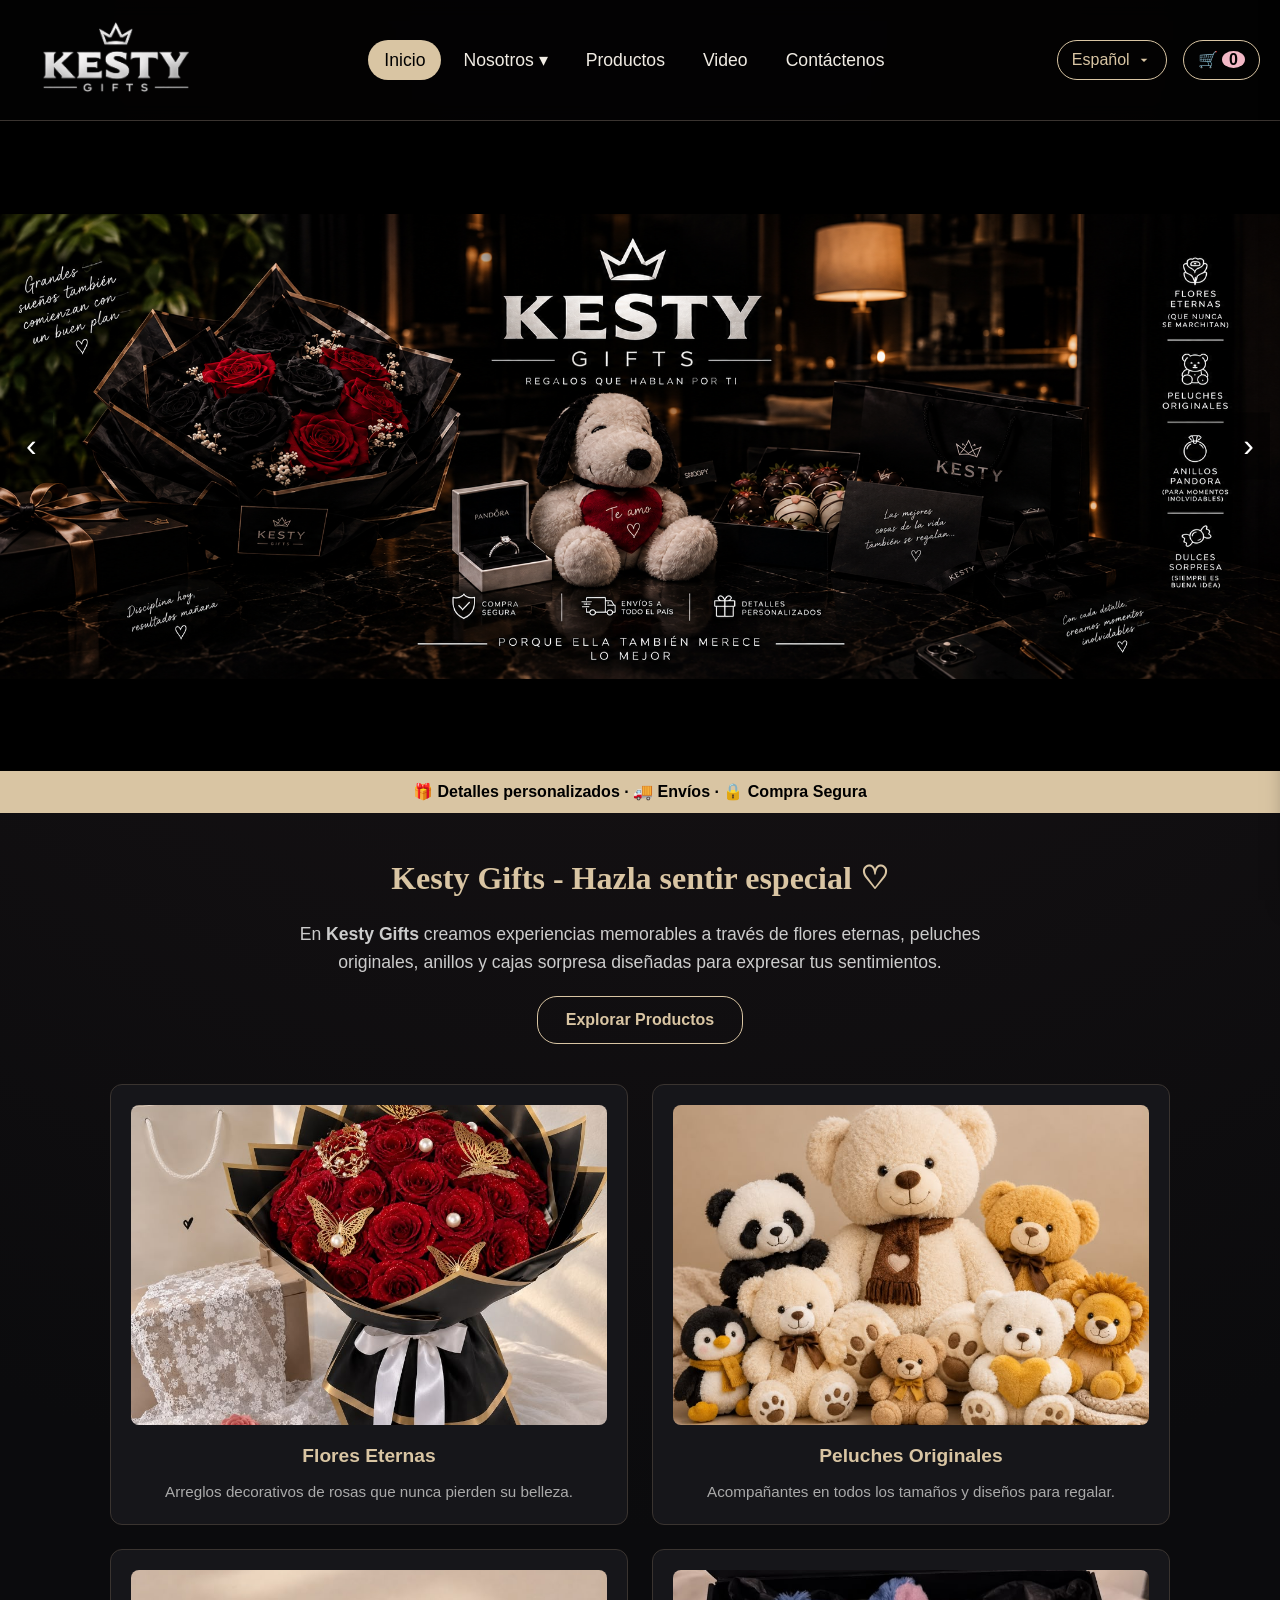
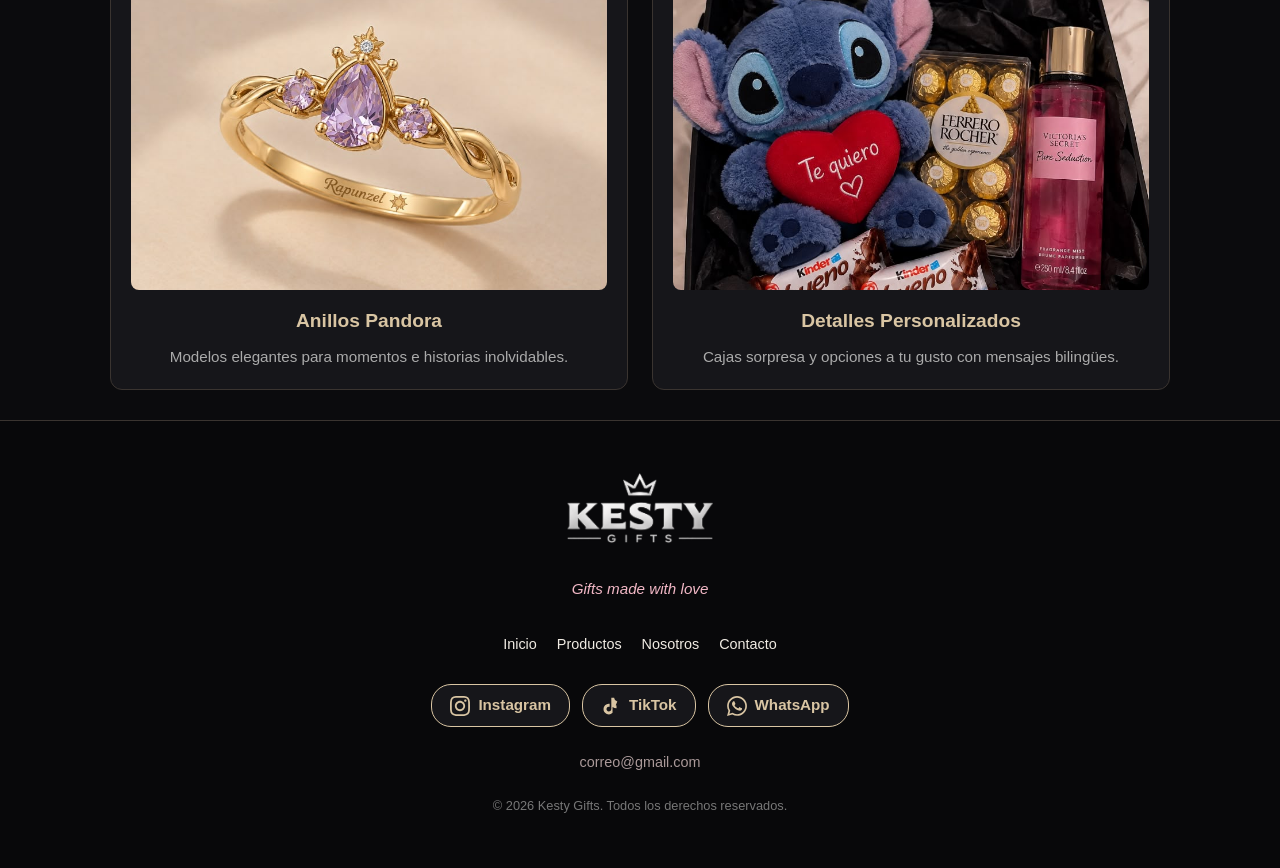
==== commit b70fa89b: "Add files via upload" ====
--- a/index.html
+++ b/index.html
@@ -17,10 +17,15 @@
 
         <nav>
             <a href="#inicio">Inicio</a>
-            <a href="#nosotros">Nosotros</a>
+            <div class="NavDropdown">
+                <a href="#nosotros">Nosotros ▾</a>
+                <div class="DropMenu">
+                    <a href="#nosotros">Sobre Nosotros</a>
+                    <a href="#mision">Misión</a>
+                    <a href="#vision">Visión</a>
+                </div>
+            </div>
             <a href="#productos">Productos</a>
-            <a href="#mision">Misión</a>
-            <a href="#vision">Visión</a>
             <a href="#video">Video</a>
             <a href="#contacto">Contáctenos</a>
         </nav>
@@ -40,6 +45,15 @@
 
         <button id="cartBtn" class="cartBtn">🛒 <span id="cartCount">0</span></button>
 
+        <div class="rosas-animadas">
+            <div class="rosa-item">🌹</div>
+            <div class="rosa-item">🌸</div>
+            <div class="rosa-item">🌹</div>
+            <div class="rosa-item">🌸</div>
+            <div class="rosa-item">🌹</div>
+            <div class="rosa-item">🌸</div>
+        </div>
+
     </header>
 
     <aside id="CarritoAside" class="CarritotAside">
@@ -104,7 +118,7 @@
                     
                     <div class="Carta">
                         <div class="CartaImagen">
-                            <img src="Imagenes/Carta1Inicio.jpg" alt="Flores Eternas">
+                            <img src="Imagenes/Flores Eternas.jpeg" alt="Flores Eternas">
                         </div>
                         <h3>Flores Eternas</h3>
                         <p>Arreglos decorativos de rosas que nunca pierden su belleza.</p>
@@ -112,7 +126,7 @@
 
                     <div class="Carta">
                         <div class="CartaImagen">
-                            <img src="Imagenes/Carta2Inicio.jpg" alt="Peluches Originales">
+                            <img src="Imagenes/Peluches Originales.jpeg" alt="Peluches Originales">
                         </div>
                         <h3>Peluches Originales</h3>
                         <p>Acompañantes en todos los tamaños y diseños para regalar.</p>
@@ -120,7 +134,7 @@
 
                     <div class="Carta">
                         <div class="CartaImagen">
-                            <img src="Imagenes/Carta3Inicio.jpg" alt="Anillos Pandora">
+                            <img src="Imagenes/Anillo Pandora.jpeg" alt="Anillos Pandora">
                         </div>
                         <h3>Anillos Pandora</h3>
                         <p>Modelos elegantes para momentos e historias inolvidables.</p>
@@ -128,7 +142,7 @@
 
                     <div class="Carta">
                         <div class="CartaImagen">
-                            <img src="Imagenes/Carta4Inicio.jpg" alt="Detalles Personalizados">
+                            <img src="Imagenes/Detalles Personalizados.jpeg" alt="Detalles Personalizados">
                         </div>
                         <h3>Detalles Personalizados</h3>
                         <p>Cajas sorpresa y opciones a tu gusto con mensajes bilingües.</p>
@@ -201,85 +215,130 @@
                 </div>
             </div>
 
-        </section>
-
-        <section id="productos" class="view wrap">c</section>
-
-        <section id="mision" class="view wrap">
+            <div id="mision" class="SeccionInternaNosotros">
+                <div class="MVHeader">
+                    <h2>Nuestra Misión <img src="Imagenes/Icono_Mision.png" alt="Icono Mision"></h2>
+                    <p class="MVSub">El propósito que nos mueve día a día en Kesty Gifts</p>
+                </div>
+
+                <div class="MVContenedor">
+                    <div class="MVTarjeta Principal">
+                        <h3>Misión Empresarial</h3>
+                        <p>La misión de <strong>Kesty</strong> es ofrecer detalles creativos, originales y de buena calidad que permitan a nuestros clientes expresar sus sentimientos y sorprender a las personas especiales en sus vidas. Buscamos brindar una experiencia de compra fácil, cercana y confiable, combinando productos atractivos, personalización y una excelente atención al cliente para convertir cada regalo en un momento memorable.</p>
+                    </div>
+
+                    <div class="MVGridPuntos">
+                        <div class="PuntoItem">
+                            <div>
+                                <h4>Creatividad y Calidad</h4>
+                                <p>Productos diseñados para destacar por su belleza y durabilidad.</p>
+                            </div>
+                        </div>
+                        <div class="PuntoItem">
+                            <div>
+                                <h4>Atención Cercana</h4>
+                                <p>Asesoría personalizada para ayudarte a elegir la mejor opción.</p>
+                            </div>
+                        </div>
+                        <div class="PuntoItem">
+                            <div>
+                                <h4>Experiencia Memorable</h4>
+                                <p>Hacemos que regalar se convierta en una emoción inolvidable.</p>
+                            </div>
+                        </div>
+                    </div>
+                </div>
+            </div>
+
+            <div id="vision" class="SeccionInternaNosotros">
+                <div class="MVHeader">
+                    <h2>Nuestra Visión <img src="Imagenes/Icono_Vision.png" alt="Icono Vision"></h2>
+                    <p class="MVSub">Hacia dónde proyectamos nuestra marca en el futuro</p>
+                </div>
+
+                <div class="MVContenedor">
+                    <div class="MVTarjeta Principal">
+                        <h3>Visión a 3 Años</h3>
+                        <p>En los próximos 3 años, <strong>Kesty</strong> busca convertirse en una tienda de detalles reconocida por su creatividad, calidad y atención al cliente. Queremos ampliar nuestro catálogo, fortalecer nuestra presencia en redes sociales y llegar a más personas, ofreciendo productos innovadores y personalizados que hagan de cada regalo una experiencia especial. Nuestro objetivo es crecer como empresa y construir una marca confiable y cercana para nuestros clientes.</p>
+                    </div>
+
+                    <div class="MVGridPuntos">
+                        <div class="PuntoItem">
+                            <div>
+                                <h4>Reconocimiento</h4>
+                                <p>Ser la primera opción para sorpresas y fechas especiales.</p>
+                            </div>
+                        </div>
+                        <div class="PuntoItem">
+                            <div>
+                                <h4>Catálogo Ampliado</h4>
+                                <p>Incorporación constante de nuevos combos y detalles innovadores.</p>
+                            </div>
+                        </div>
+                        <div class="PuntoItem">
+                            <div>
+                                <h4>Crecimiento Digital</h4>
+                                <p>Consolidar nuestra comunidad en plataformas digitales y redes sociales.</p>
+                            </div>
+                        </div>
+                    </div>
+                </div>
+            </div>
+
+        </section>
+
+        <section id="productos" class="view wrap">
 
             <div class="MVHeader">
-                <h2>Nuestra Misión <img src="Imagenes/Icono_Mision.png" alt="Icono Mision"></h2>
-                <p class="MVSub">El propósito que nos mueve día a día en Kesty Gifts</p>
-            </div>
-
-            <div class="MVContenedor">
-                <div class="MVTarjeta Principal">
-                    <h3>Misión Empresarial</h3>
-                    <p>La misión de <strong>Kesty</strong> es ofrecer detalles creativos, originales y de buena calidad que permitan a nuestros clientes expresar sus sentimientos y sorprender a las personas especiales en sus vidas. Buscamos brindar una experiencia de compra fácil, cercana y confiable, combinando productos atractivos, personalización y una excelente atención al cliente para convertir cada regalo en un momento memorable.</p>
-                </div>
-
-                <div class="MVGridPuntos">
-                    <div class="PuntoItem">
-                        <div>
-                            <h4>Creatividad y Calidad</h4>
-                            <p>Productos diseñados para destacar por su belleza y durabilidad.</p>
-                        </div>
-                    </div>
-                    <div class="PuntoItem">
-                        <div>
-                            <h4>Atención Cercana</h4>
-                            <p>Asesoría personalizada para ayudarte a elegir la mejor opción.</p>
-                        </div>
-                    </div>
-                    <div class="PuntoItem">
-                        <div>
-                            <h4>Experiencia Memorable</h4>
-                            <p>Hacemos que regalar se convierta en una emoción inolvidable.</p>
-                        </div>
-                    </div>
-                </div>
-            </div>
-
-        </section>
-
-        <section id="vision" class="view wrap">
+                <h2>Nuestros Productos</h2>
+                <p class="MVSub">Encuentra el detalle perfecto para esa persona especial.</p>
+            </div>
+
+            <div class="ProductosFiltros">
+
+                <input type="search" id="BuscadorProductos" class="BuscadorProductos"
+                    placeholder="Buscar por nombre o descripción..." autocomplete="off"
+                    aria-label="Buscar productos">
+
+                <div class="FiltrosFila">
+                    <div class="ChipsCategorias" id="ChipsCategorias" role="group" aria-label="Categorías"></div>
+                    <select id="SelectPrecio" class="SelectPrecio" aria-label="Filtrar por precio"></select>
+                </div>
+
+            </div>
+
+            <p class="ResultadosInfo" id="ResultadosInfo" aria-live="polite"></p>
+
+            <div class="GridProductos" id="GridProductos"></div>
+
+            <div class="SinResultados" id="SinResultados" hidden>
+                <p>No encontramos productos con esos filtros.</p>
+                <button type="button" class="LimpiarBtn" id="LimpiarFiltros">Limpiar filtros</button>
+            </div>
+
+        </section>
+
+        <section id="video" class="view wrap">
 
             <div class="MVHeader">
-                <h2>Nuestra Visión <img src="Imagenes/Icono_Vision.png" alt="Icono Vision"></h2>
-                <p class="MVSub">Hacia dónde proyectamos nuestra marca en el futuro</p>
-            </div>
-
-            <div class="MVContenedor">
-                <div class="MVTarjeta Principal">
-                    <h3>Visión a 3 Años</h3>
-                    <p>En los próximos 3 años, <strong>Kesty</strong> busca convertirse en una tienda de detalles reconocida por su creatividad, calidad y atención al cliente. Queremos ampliar nuestro catálogo, fortalecer nuestra presencia en redes sociales y llegar a más personas, ofreciendo productos innovadores y personalizados que hagan de cada regalo una experiencia especial. Nuestro objetivo es crecer como empresa y construir una marca confiable y cercana para nuestros clientes.</p>
-                </div>
-
-                <div class="MVGridPuntos">
-                    <div class="PuntoItem">
-                        <div>
-                            <h4>Reconocimiento</h4>
-                            <p>Ser la primera opción para sorpresas y fechas especiales.</p>
-                        </div>
-                    </div>
-                    <div class="PuntoItem">
-                        <div>
-                            <h4>Catálogo Ampliado</h4>
-                            <p>Incorporación constante de nuevos combos y detalles innovadores.</p>
-                        </div>
-                    </div>
-                    <div class="PuntoItem">
-                        <div>
-                            <h4>Crecimiento Digital</h4>
-                            <p>Consolidar nuestra comunidad en plataformas digitales y redes sociales.</p>
-                        </div>
-                    </div>
-                </div>
-            </div>
-
-        </section>
-
-        <section id="video" class="view wrap">f</section>
+                <h2>Nuestro Video Promocional</h2>
+                <p class="MVSub">Descubre la magia, dedicación y amor con los que preparamos cada detalle en Kesty Gifts.</p>
+            </div>
+
+            <div class="VideoContainer">
+                <div class="VideoWrapper">
+                    <video controls poster="Imagenes/Poster1Pc.png" preload="metadata">
+                        <source src="video.mp4" type="video/mp4">Tu navegador no soporta la reproducción de video HTML5.</video>
+                </div>
+                
+                <div class="VideoInfo">
+                    <h3>Conoce más sobre nosotros</h3>
+                    <p>En este video te mostramos parte de nuestra colección exclusiva de flores eternas, peluches originales y joyas. Cada pieza está creada pensando en regalar momentos únicos e inolvidables.</p>
+                    <a href="#contacto" class="HeroBtn">¿Quieres un pedido especial? Contáctanos</a>
+                </div>
+            </div>
+
+        </section>
 
         <section id="contacto" class="view wrap">
 
@@ -288,7 +347,7 @@
                 <p class="MVSub">¿Tienes alguna duda o quieres un pedido personalizado? Escríbenos.</p>
             </div>
 
-            <form action="https://formsubmit.co/corrreo@gmail.com" method="POST" class="FormularioContacto">
+            <form action="https://formsubmit.co/kestygifs@gmail.com" method="POST" class="FormularioContacto">
                 <input type="hidden" name="_captcha" value="false">
 
                 <div class="GrupoInput">
@@ -306,8 +365,78 @@
                     <textarea id="mensaje" name="message" rows="5" required placeholder="Cuéntanos qué regalo buscas..."></textarea>
                 </div>
 
-                <button type="submit" class="EnviarBtn">Enviar Mensaje 💌</button>
+                <button type="submit" class="EnviarBtn">Enviar Mensaje</button>
             </form>
+
+        </section>
+
+        <section id="checkout" class="view wrap">
+
+            <div class="MVHeader">
+                <h2>Finalizar compra</h2>
+                <p class="MVSub">Completa tus datos y te contactaremos para confirmar el pedido y la entrega.</p>
+            </div>
+
+            <div class="CheckoutVacio" id="CheckoutVacio" hidden>
+                <p>Tu carrito está vacío.</p>
+                <a href="#productos" class="LimpiarBtn">Ver productos</a>
+            </div>
+
+            <div class="CheckoutGrid" id="CheckoutContenido" hidden>
+
+                <div class="ResumenPedido">
+                    <h3>Tu pedido</h3>
+                    <ul class="ResumenLista" id="ResumenLista"></ul>
+                    <div class="ResumenTotal">
+                        <span>Total:</span>
+                        <span id="TotalCheckout">$0 COP</span>
+                    </div>
+                    <a href="#productos" class="LinkVolver">← Seguir comprando</a>
+                </div>
+
+                <form action="https://formsubmit.co/kestygifs@gmail.com" method="POST" class="FormularioContacto" id="FormCheckout">
+                    <input type="hidden" name="_captcha" value="false">
+                    <input type="hidden" name="_subject" value="Nuevo pedido - Kesty Gifts">
+
+                    <div class="GrupoInput">
+                        <label for="pedNombre">Nombre completo</label>
+                        <input type="text" id="pedNombre" name="name" required placeholder="Ej. Ana María Pérez">
+                    </div>
+
+                    <div class="FilaDos">
+                        <div class="GrupoInput">
+                            <label for="pedEmail">Correo electrónico</label>
+                            <input type="email" id="pedEmail" name="email" required placeholder="ejemplo@correo.com">
+                        </div>
+                        <div class="GrupoInput">
+                            <label for="pedTelefono">Celular / WhatsApp</label>
+                            <input type="tel" id="pedTelefono" name="telefono" required placeholder="Ej. 3001234567"
+                                pattern="[0-9+\s\-]{7,15}" title="Escribe un número de teléfono válido">
+                        </div>
+                    </div>
+
+                    <div class="FilaDos">
+                        <div class="GrupoInput">
+                            <label for="pedCiudad">Ciudad</label>
+                            <input type="text" id="pedCiudad" name="ciudad" required placeholder="Ej. Cali">
+                        </div>
+                        <div class="GrupoInput">
+                            <label for="pedDireccion">Dirección de entrega</label>
+                            <input type="text" id="pedDireccion" name="direccion" required placeholder="Calle, número, barrio">
+                        </div>
+                    </div>
+
+                    <div class="GrupoInput">
+                        <label for="pedNotas">Notas o mensaje personalizado (opcional)</label>
+                        <textarea id="pedNotas" name="notas" rows="4" placeholder="Ej. Quiero una tarjeta con un mensaje, entregar en la tarde..."></textarea>
+                    </div>
+
+                    <div id="CamposPedido"></div>
+
+                    <button type="submit" class="EnviarBtn">Enviar pedido</button>
+                </form>
+
+            </div>
 
         </section>
 
@@ -326,13 +455,13 @@
         </div>
 
         <div class="BotonesRedes">
-            <a href="https://instagram.com/ig" target="_blank" class="RedBtn">
+            <a href="https://instagram.com/kesty.gifs" target="_blank" class="RedBtn">
                 <svg viewBox="0 0 24 24" width="20" height="20" fill="currentColor"><path d="M12 2.163c3.204 0 3.584.012 4.85.07 3.252.148 4.771 1.691 4.919 4.919.058 1.265.069 1.645.069 4.849 0 3.205-.012 3.584-.069 4.849-.149 3.225-1.664 4.771-4.919 4.919-1.266.058-1.644.07-4.85.07-3.204 0-3.584-.012-4.849-.07-3.26-.149-4.771-1.699-4.919-4.92-.058-1.265-.07-1.644-.07-4.849 0-3.204.013-3.583.07-4.849.149-3.227 1.664-4.771 4.919-4.919 1.266-.057 1.645-.069 4.849-.069zm0-2.163c-3.259 0-3.667.014-4.947.072-4.358.2-6.78 2.618-6.98 6.98-.059 1.281-.073 1.689-.073 4.948 0 3.259.014 3.668.072 4.948.2 4.358 2.618 6.78 6.98 6.98 1.281.058 1.689.072 4.948.072 3.259 0 3.668-.014 4.948-.072 4.354-.2 6.782-2.618 6.979-6.98.059-1.28.073-1.689.073-4.948 0-3.259-.014-3.667-.072-4.947-.196-4.354-2.617-6.78-6.979-6.98-1.281-.059-1.69-.073-4.949-.073zm0 5.838c-3.403 0-6.162 2.759-6.162 6.162s2.759 6.163 6.162 6.163 6.162-2.759 6.162-6.163c0-3.403-2.759-6.162-6.162-6.162zm0 10.162c-2.209 0-4-1.79-4-4 0-2.209 1.791-4 4-4s4 1.791 4 4c0 2.21-1.791 4-4 4zm6.406-11.845c-.796 0-1.441.645-1.441 1.44s.645 1.44 1.441 1.44c.795 0 1.439-.645 1.439-1.44s-.644-1.44-1.439-1.44z"/></svg>Instagram
             </a>
-            <a href="https://tiktok.com/@tiktok" target="_blank" class="RedBtn">
+            <a href="https://tiktok.com/@kesty.gifs" target="_blank" class="RedBtn">
                 <svg viewBox="0 0 24 24" width="20" height="20" fill="currentColor"><path d="M19.59 6.69a4.83 4.83 0 0 1-3.77-4.25V2h-3.45v13.67a2.89 2.89 0 0 1-5.2 1.74 2.89 2.89 0 0 1 2.31-4.64 2.93 2.93 0 0 1 .88.13V9.4a6.84 6.84 0 0 0-1-.05A6.33 6.33 0 0 0 3 15.7a6.34 6.34 0 0 0 10.86 4.43v-7a8.16 8.16 0 0 0 4.77 1.52v-3.4a4.85 4.85 0 0 1-1-.16z"/></svg>TikTok
             </a>
-            <a href="https://wa.me/wasap" target="_blank" class="RedBtn">
+            <a href="https://wa.me/3158552258" target="_blank" class="RedBtn">
                 <svg viewBox="0 0 24 24" width="20" height="20" fill="currentColor"><path d="M.057 24l1.687-6.163c-1.041-1.804-1.588-3.849-1.587-5.946.003-6.556 5.338-11.891 11.893-11.891 3.181.001 6.167 1.24 8.413 3.488 2.245 2.248 3.481 5.236 3.48 8.414-.003 6.557-5.338 11.892-11.893 11.892-1.99-.001-3.951-.5-5.688-1.448l-6.305 1.654zm6.597-3.807c1.676.995 3.276 1.591 5.392 1.592 5.448 0 9.886-4.434 9.889-9.885.002-5.462-4.415-9.89-9.881-9.892-5.452 0-9.887 4.434-9.889 9.884-.001 2.225.651 3.891 1.746 5.634l-.999 3.648 3.742-.981zm11.387-5.464c-.074-.124-.272-.198-.57-.347-.297-.149-1.758-.868-2.031-.967-.272-.099-.47-.149-.669.149-.198.297-.768.967-.941 1.165-.173.198-.347.223-.644.074-.297-.149-1.255-.462-2.39-1.475-.883-.788-1.48-1.761-1.653-2.059-.173-.297-.018-.458.13-.606.134-.133.297-.347.446-.521.151-.172.2-.296.3-.495.099-.198.05-.372-.025-.521-.075-.148-.669-1.611-.916-2.206-.242-.579-.487-.501-.669-.51l-.57-.01c-.198 0-.52.074-.792.372s-1.04 1.016-1.04 2.479 1.065 2.876 1.213 3.074c.149.198 2.095 3.2 5.076 4.487.709.306 1.263.489 1.694.626.712.226 1.36.194 1.872.118.571-.085 1.758-.719 2.006-1.413.248-.695.248-1.29.173-1.414z"/></svg>WhatsApp
             </a>
         </div>
@@ -341,9 +470,8 @@
             <p>correo@gmail.com</p>
             <p class="copyright">© 2026 Kesty Gifts. Todos los derechos reservados.</p>
         </div>
+
     </footer>
-
-    
 
     <div id="CarritoOverlay" class="CarritoOverlay"></div>
 
@@ -351,5 +479,4 @@
     
 </body>
 
-
 </html>
--- a/style.css
+++ b/style.css
@@ -46,6 +46,58 @@
 
 /* #endregion */
 
+/* #region Animacion Rosas */
+
+/* #region Animación de Rosas en el Header */
+
+.rosas-animadas {
+    position: absolute;
+    top: 0;
+    left: 0;
+    width: 100%;
+    height: 100%;
+    pointer-events: none;
+    overflow: hidden;
+    z-index: 2;
+}
+
+.rosa-item {
+    position: absolute;
+    top: -2em;
+    font-size: 1.1rem;
+    opacity: 0.8;
+    animation: caerRosa 9s linear infinite;
+    text-shadow: 0 0 8px rgba(242, 184, 198, 0.4);
+}
+
+.rosa-item:nth-child(1) { left: 10%; font-size: 0.9rem; animation-delay: 0s; animation-duration: 7s; }
+.rosa-item:nth-child(2) { left: 28%; font-size: 1.3rem; animation-delay: 2.5s; animation-duration: 10s; }
+.rosa-item:nth-child(3) { left: 45%; font-size: 1rem; animation-delay: 1s; animation-duration: 8s; }
+.rosa-item:nth-child(4) { left: 62%; font-size: 1.4rem; animation-delay: 4s; animation-duration: 11s; }
+.rosa-item:nth-child(5) { left: 78%; font-size: 0.85rem; animation-delay: 1.5s; animation-duration: 7.5s; }
+.rosa-item:nth-child(6) { left: 90%; font-size: 1.2rem; animation-delay: 3s; animation-duration: 9s; }
+
+@keyframes caerRosa {
+    0% {
+        transform: translateY(-20px) rotate(0deg);
+        opacity: 0;
+    }
+    15% {
+        opacity: 0.85;
+    }
+    85% {
+        opacity: 0.85;
+    }
+    100% {
+        transform: translateY(110vh) rotate(360deg);
+        opacity: 0;
+    }
+}
+
+/* #endregion */
+
+/* #endregion */
+
 /* #region header y nav */
 
 header {
@@ -80,24 +132,25 @@
 
 nav {
     display: flex;
-    gap: 4px;
+    gap: 6px;
     flex: 1;
-    flex-wrap: wrap;
+    align-items: center;
     justify-content: center;
 }
 
-nav a {
-    color:var(--txt);
-    text-decoration:none;
-    padding:6px 20px;
-    border-radius:20px;
-    font-size:1.2rem;
-    transition:.3s;
-}
-
-nav a:hover, nav a.on {
-    background:var(--gold);
-    color:#000;
+nav a, .NavDropdown > a {
+    color: var(--txt);
+    text-decoration: none;
+    padding: 6px 16px;
+    border-radius: 20px;
+    font-size: 1.1rem;
+    transition: .3s;
+    display: inline-block;
+}
+
+nav a:hover, nav a.on, .NavDropdown > a:hover, .NavDropdown > a.on {
+    background: var(--gold);
+    color: #000;
 }
 
 .SelectorLenguaje {
@@ -178,15 +231,88 @@
     font-weight: 700;
 }
 
-@media(max-width:900px){
+.SeccionInternaNosotros {
+    margin-top: 50px;
+    padding-top: 30px;
+    border-top: 1px solid var(--line);
+}
+
+.NavDropdown {
+    position: relative;
+    display: inline-block;
+}
+
+.DropMenu {
+    display: none;
+    position: absolute;
+    top: 100%;
+    left: 50%;
+    transform: translateX(-50%);
+    background: var(--card);
+    border: 1px solid var(--line);
+    border-radius: 12px;
+    min-width: 160px;
+    box-shadow: 0 8px 20px rgba(0, 0, 0, 0.5);
+    overflow: hidden;
+    z-index: 30;
+    padding: 6px 0;
+}
+
+.NavDropdown:hover .DropMenu, .NavDropdown.open .DropMenu {
+    display: block;
+}
+
+.DropMenu a {
+    display: block;
+    padding: 8px 16px;
+    color: var(--txt);
+    text-decoration: none;
+    font-size: 1rem;
+    border-radius: 0;
+    text-align: left;
+    transition: 0.2s;
+}
+
+.DropMenu a:hover, .DropMenu a.on {
+    background: var(--gold);
+    color: #000;
+}
+
+@media(max-width: 900px) {
+    .NavDropdown {
+        display: block;
+        width: 100%;
+        text-align: center;
+    }
+
+    .NavDropdown > a {
+        display: block;
+        width: 100%;
+        padding: 6px 20px;
+        border-radius: 20px;
+    }
+
+    .DropMenu {
+        position: static;
+        transform: none;
+        box-shadow: none;
+        border: none;
+        background: #111;
+        margin-top: 4px;
+    }
+
+    .DropMenu a {
+        text-align: center;
+        padding: 6px 20px;
+    }
 
     .menuBtn {
         display: block;
-        margin-left: auto
+        margin-left: auto;
     }
 
     .cartBtn {
-        margin-left: 0
+        margin-left: 0;
     }
 
     nav {
@@ -197,13 +323,13 @@
         right: 0;
         background: #000;
         flex-direction: column;
-        padding: 10px
+        padding: 15px 10px;
+        gap: 8px;
     }
 
     nav.open {
-        display: flex
-    }
-
+        display: flex;
+    }
 }
 
 /* #endregion */
@@ -451,7 +577,7 @@
 
 .CartaImagen {
     width: 100%;
-    height: 180px;
+    height: 20rem;
     overflow: hidden;
     border-radius: 8px;
     margin-bottom: 16px;
@@ -486,10 +612,6 @@
     .Cartas {
         grid-template-columns: 1fr;
         gap: 20px;
-    }
-
-    .CartaImagen {
-        height: 160px;
     }
 }
 
@@ -1004,3 +1126,531 @@
 }
 
 /* #endregion */
+
+/* #region Productos */
+
+.ProductosFiltros {
+    display: grid;
+    gap: 16px;
+    margin-bottom: 18px;
+}
+
+.BuscadorProductos {
+    width: 100%;
+    background: #101014;
+    border: 1px solid var(--line);
+    padding: 12px 18px;
+    border-radius: 24px;
+    color: var(--txt);
+    font-family: inherit;
+    font-size: 1rem;
+    transition: border-color 0.3s ease;
+}
+
+.BuscadorProductos::placeholder {
+    color: #777;
+}
+
+.BuscadorProductos:focus {
+    outline: none;
+    border-color: var(--gold);
+}
+
+.FiltrosFila {
+    display: flex;
+    gap: 14px;
+    align-items: center;
+    justify-content: space-between;
+    flex-wrap: wrap;
+}
+
+.ChipsCategorias {
+    display: flex;
+    gap: 8px;
+    flex-wrap: wrap;
+}
+
+.Chip {
+    background: transparent;
+    border: 1px solid var(--line);
+    color: var(--txt);
+    padding: 6px 16px;
+    border-radius: 20px;
+    transition: 0.3s;
+}
+
+.Chip:hover {
+    border-color: var(--gold);
+    color: var(--gold);
+}
+
+.Chip.on {
+    background: var(--gold);
+    border-color: var(--gold);
+    color: #000;
+    font-weight: 600;
+}
+
+.SelectPrecio {
+    appearance: none;
+    -webkit-appearance: none;
+    background-color: #101014;
+    background-image: url("data:image/svg+xml,%3Csvg xmlns='http://www.w3.org/2000/svg' width='12' height='8' viewBox='0 0 12 8'%3E%3Cpath d='M1 1l5 5 5-5' fill='none' stroke='%23d9c5a3' stroke-width='2' stroke-linecap='round' stroke-linejoin='round'/%3E%3C/svg%3E");
+    background-repeat: no-repeat;
+    background-position: right 14px center;
+    border: 1px solid var(--line);
+    color: var(--txt);
+    color-scheme: dark;
+    min-width: 200px;
+    padding: 8px 38px 8px 16px;
+    border-radius: 20px;
+    font-family: inherit;
+    font-size: 0.95rem;
+    cursor: pointer;
+    transition: border-color 0.3s ease;
+}
+
+.SelectPrecio:hover, .SelectPrecio:focus {
+    outline: none;
+    border-color: var(--gold);
+}
+
+.SelectPrecio option {
+    background: var(--card);
+    color: var(--txt);
+}
+
+.Chip:focus-visible,
+.LimpiarBtn:focus-visible,
+.ComprarBtn:focus-visible {
+    outline: 2px solid var(--pink);
+    outline-offset: 2px;
+}
+
+.ResultadosInfo {
+    color: #aaa;
+    font-size: 0.9rem;
+    margin-bottom: 14px;
+}
+
+.GridProductos {
+    display: grid;
+    grid-template-columns: repeat(auto-fill, minmax(240px, 1fr));
+    gap: 22px;
+}
+
+.Producto {
+    background: var(--card);
+    border: 1px solid var(--line);
+    border-radius: 14px;
+    overflow: hidden;
+    display: flex;
+    flex-direction: column;
+    transition: border-color 0.3s ease, transform 0.3s ease;
+}
+
+.Producto:hover {
+    border-color: var(--gold);
+    transform: translateY(-4px);
+}
+
+.ProductoImagen {
+    aspect-ratio: 1 / 1;
+    background: #f6f6f6;
+    overflow: hidden;
+}
+
+.ProductoImagen img {
+    display: block;
+    width: 100%;
+    height: 100%;
+    object-fit: cover;
+    object-position: center;
+}
+
+.ProductoInfo {
+    padding: 16px 16px 18px;
+    display: flex;
+    flex-direction: column;
+    gap: 6px;
+    flex: 1;
+}
+
+.ProductoCategoria {
+    color: var(--pink);
+    font-size: 0.8rem;
+    font-weight: 600;
+}
+
+.ProductoInfo h3 {
+    color: var(--txt);
+    font-size: 1.05rem;
+    line-height: 1.3;
+}
+
+.ProductoInfo p {
+    color: #aaa;
+    font-size: 0.88rem;
+    margin-bottom: 0;
+    display: -webkit-box;
+    -webkit-line-clamp: 3;
+    line-clamp: 3;
+    -webkit-box-orient: vertical;
+    overflow: hidden;
+}
+
+.ProductoPie {
+    margin-top: auto;
+    padding-top: 10px;
+    display: flex;
+    align-items: center;
+    justify-content: space-between;
+    gap: 8px;
+    flex-wrap: wrap;
+}
+
+.ProductoPrecio {
+    color: var(--gold);
+    font-size: 1.15rem;
+    font-weight: 700;
+}
+
+.ComprarBtn {
+    background: var(--gold);
+    color: #000;
+    border: none;
+    padding: 7px 18px;
+    border-radius: 20px;
+    font-weight: 700;
+    transition: transform 0.2s ease, background 0.2s ease;
+}
+
+.ComprarBtn:hover {
+    background: var(--pink);
+    transform: translateY(-2px);
+}
+
+.SinResultados {
+    text-align: center;
+    padding: 50px 20px;
+    color: #aaa;
+}
+
+.SinResultados[hidden] {
+    display: none;
+}
+
+.LimpiarBtn {
+    display: inline-block;
+    background: var(--gold);
+    color: #000;
+    border: none;
+    padding: 10px 24px;
+    border-radius: 20px;
+    font-weight: 700;
+    text-decoration: none;
+    transition: transform 0.2s ease, background 0.2s ease;
+}
+
+.LimpiarBtn:hover {
+    background: var(--pink);
+    transform: translateY(-2px);
+}
+
+@media (max-width: 600px) {
+    .GridProductos {
+        grid-template-columns: repeat(2, 1fr);
+        gap: 12px;
+    }
+
+    .ProductoInfo {
+        padding: 12px;
+    }
+
+    .ProductoInfo h3 {
+        font-size: 0.95rem;
+    }
+
+    .ProductoInfo p {
+        -webkit-line-clamp: 2;
+        line-clamp: 2;
+        font-size: 0.82rem;
+    }
+
+    .SelectPrecio {
+        width: 100%;
+    }
+}
+
+/* #endregion */
+
+/* #region Items del Carrito */
+
+.ItemCarrito {
+    display: grid;
+    grid-template-columns: 64px 1fr auto;
+    gap: 12px;
+    align-items: start;
+    padding: 14px 0;
+    border-bottom: 1px solid var(--line);
+}
+
+.ItemCarrito img {
+    width: 64px;
+    height: 64px;
+    object-fit: cover;
+    border-radius: 10px;
+    background: #f6f6f6;
+}
+
+.ItemInfo h4 {
+    color: var(--txt);
+    font-size: 0.95rem;
+    line-height: 1.25;
+    margin-bottom: 2px;
+}
+
+.ItemPrecio {
+    color: #aaa;
+    font-size: 0.85rem;
+}
+
+.ItemCantidad {
+    display: inline-flex;
+    align-items: center;
+    gap: 8px;
+    margin-top: 8px;
+    border: 1px solid var(--line);
+    border-radius: 20px;
+    padding: 2px 6px;
+}
+
+.ItemCantidad button {
+    background: none;
+    border: none;
+    color: var(--gold);
+    font-size: 1.1rem;
+    width: 24px;
+    height: 24px;
+    line-height: 1;
+    transition: color 0.2s ease;
+}
+
+.ItemCantidad button:hover {
+    color: var(--pink);
+}
+
+.ItemCantidad span {
+    min-width: 20px;
+    text-align: center;
+    font-weight: 600;
+}
+
+.ItemLado {
+    display: flex;
+    flex-direction: column;
+    align-items: flex-end;
+    justify-content: space-between;
+    align-self: stretch;
+}
+
+.ItemQuitar {
+    background: none;
+    border: none;
+    color: #888;
+    font-size: 1.4rem;
+    line-height: 1;
+    transition: color 0.2s ease;
+}
+
+.ItemQuitar:hover {
+    color: var(--pink);
+}
+
+.ItemSubtotal {
+    color: var(--gold);
+    font-weight: 700;
+    font-size: 0.95rem;
+}
+
+.CheckoutBtn:disabled,
+.CheckoutBtn:disabled:hover {
+    opacity: 0.4;
+    cursor: not-allowed;
+    background: var(--gold);
+    transform: none;
+}
+
+/* #endregion */
+
+/* #region Video */
+
+.VideoContainer {
+    max-width: 850px;
+    margin: 0 auto;
+    background: var(--card);
+    border: 1px solid var(--line);
+    border-radius: 16px;
+    padding: 24px;
+    box-shadow: 0 10px 30px rgba(0, 0, 0, 0.5);
+    display: flex;
+    flex-direction: column;
+    gap: 24px;
+    transition: border-color 0.3s ease;
+}
+
+.VideoContainer:hover {
+    border-color: var(--gold);
+}
+
+.VideoWrapper {
+    position: relative;
+    width: 100%;
+    border-radius: 12px;
+    overflow: hidden;
+    background: #000;
+    border: 1px solid var(--line);
+    box-shadow: 0 4px 20px rgba(0, 0, 0, 0.6);
+}
+
+.VideoWrapper video {
+    display: block;
+    width: 100%;
+    height: auto;
+    max-height: 500px;
+    object-fit: contain;
+    outline: none;
+}
+
+.VideoInfo {
+    text-align: center;
+    padding: 10px 10px 0;
+}
+
+.VideoInfo h3 {
+    color: var(--gold);
+    font-size: 1.4rem;
+    margin-bottom: 10px;
+}
+
+.VideoInfo p {
+    color: #ccc;
+    font-size: 0.98rem;
+    line-height: 1.6;
+    margin-bottom: 20px;
+}
+
+@media (max-width: 600px) {
+    .VideoContainer {
+        padding: 16px;
+    }
+
+    .VideoInfo h3 {
+        font-size: 1.2rem;
+    }
+}
+
+/* #endregion */
+
+/* #region Checkout */
+
+.CheckoutGrid {
+    display: grid;
+    grid-template-columns: 1fr 1.2fr;
+    gap: 30px;
+    align-items: start;
+}
+
+.CheckoutGrid[hidden],
+.CheckoutVacio[hidden] {
+    display: none;
+}
+
+.CheckoutVacio {
+    text-align: center;
+    padding: 40px 20px;
+    color: #aaa;
+}
+
+.CheckoutGrid .FormularioContacto {
+    max-width: none;
+    margin: 0;
+}
+
+.ResumenPedido {
+    background: var(--card);
+    border: 1px solid var(--gold);
+    border-radius: 16px;
+    padding: 24px;
+}
+
+.ResumenPedido h3 {
+    color: var(--gold);
+    font-size: 1.3rem;
+    margin-bottom: 14px;
+}
+
+.ResumenLista {
+    list-style: none;
+    display: grid;
+    gap: 12px;
+}
+
+.ResumenLista li {
+    display: flex;
+    justify-content: space-between;
+    gap: 12px;
+    font-size: 0.95rem;
+    padding-bottom: 10px;
+    border-bottom: 1px solid var(--line);
+}
+
+.ResumenLista small {
+    display: block;
+    color: #aaa;
+}
+
+.ResumenLista .ResumenPrecio {
+    color: var(--gold);
+    font-weight: 600;
+    white-space: nowrap;
+}
+
+.ResumenTotal {
+    display: flex;
+    justify-content: space-between;
+    margin-top: 16px;
+    font-size: 1.2rem;
+    font-weight: 700;
+    color: var(--gold);
+}
+
+.LinkVolver {
+    display: inline-block;
+    margin-top: 18px;
+    color: var(--pink);
+    text-decoration: none;
+    font-size: 0.95rem;
+}
+
+.LinkVolver:hover {
+    text-decoration: underline;
+}
+
+.FilaDos {
+    display: grid;
+    grid-template-columns: 1fr 1fr;
+    gap: 20px;
+}
+
+@media (max-width: 800px) {
+    .CheckoutGrid {
+        grid-template-columns: 1fr;
+    }
+
+    .FilaDos {
+        grid-template-columns: 1fr;
+    }
+}
+
+/* #endregion */
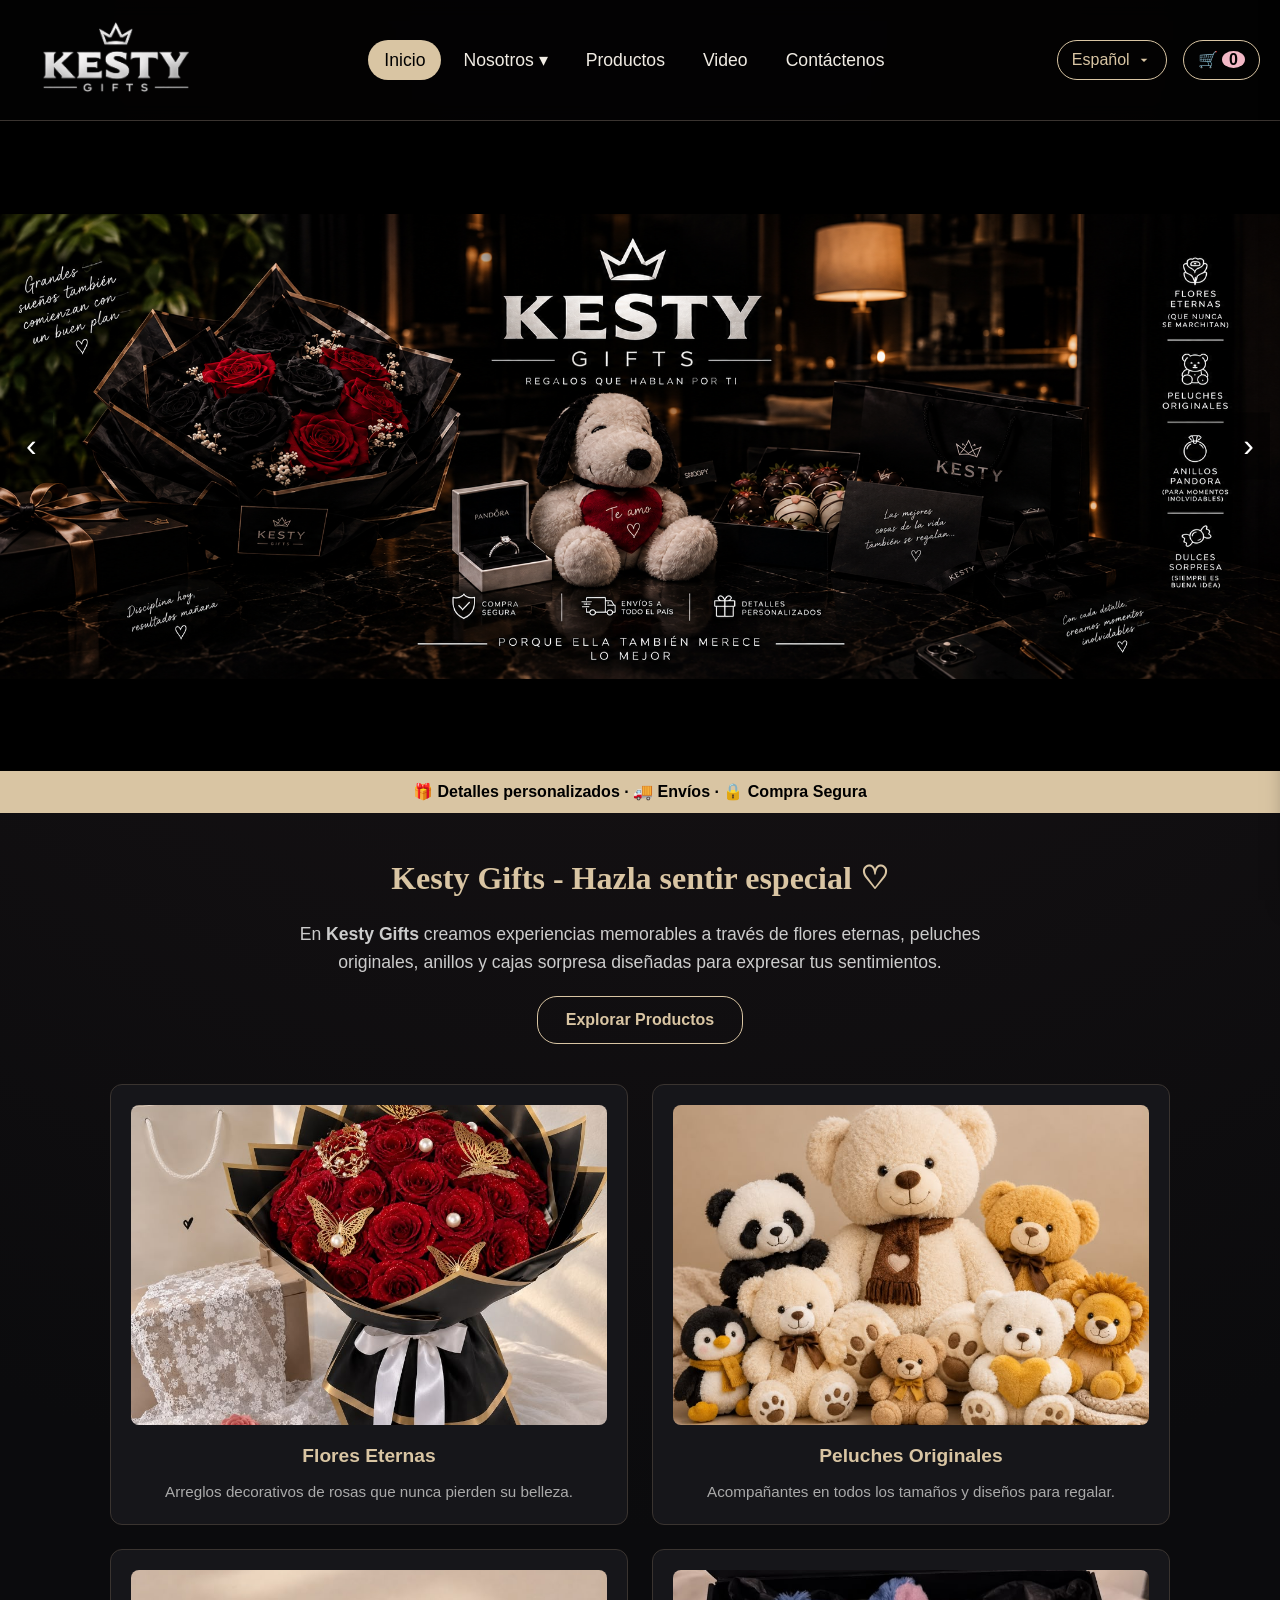
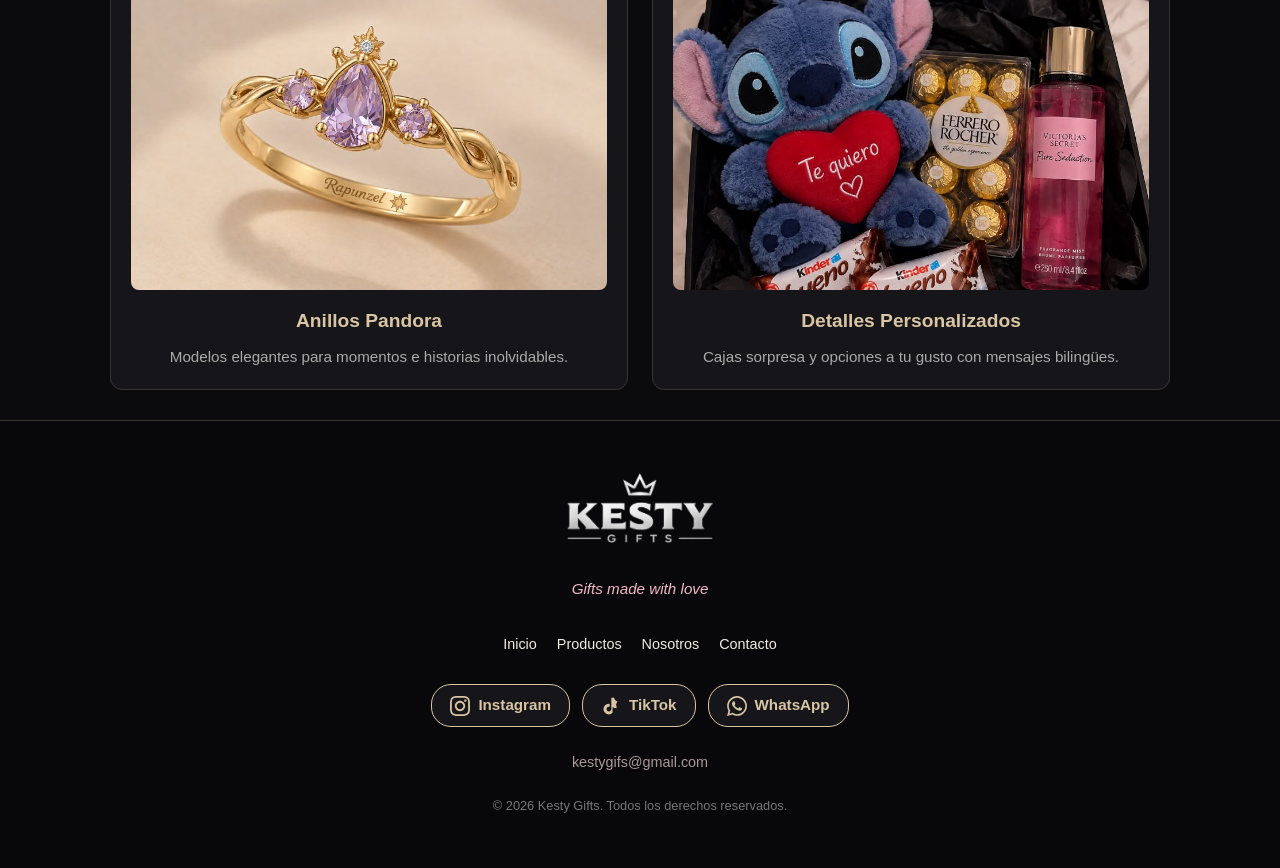
==== commit d5d5dafe: "Add files via upload" ====
--- a/index.html
+++ b/index.html
@@ -1,10 +1,10 @@
 <!DOCTYPE html>
-<html lang="en">
+<html lang="es">
 
 <head>
     <meta charset="UTF-8">
     <meta name="viewport" content="width=device-width, initial-scale=1.0">
-    <title>index</title>
+    <title>Kesty Gifts</title>
     <link rel="stylesheet" href="style.css">
 </head>
 
@@ -187,7 +187,7 @@
                     
                     <div class="CartaMiembro">
                         <div class="FotoMiembro">
-                            <img src="Imagenes/Edi.jpg" alt="Edi Alejandro">
+                            <img src="Imagenes/Edi.jpeg" alt="Edi Alejandro">
                         </div>
                         <h4>Edi Alejandro</h4>
                         <span class="RolMiembro">Gerente General</span>
@@ -196,7 +196,7 @@
 
                     <div class="CartaMiembro">
                         <div class="FotoMiembro">
-                            <img src="Imagenes/Jhonny.jpg" alt="Jhonny Salazar">
+                            <img src="Imagenes/Jhonny.jpeg" alt="Jhonny Salazar">
                         </div>
                         <h4>Jhonny Salazar</h4>
                         <span class="RolMiembro">Ventas y Atención al Cliente</span>
@@ -205,7 +205,7 @@
 
                     <div class="CartaMiembro">
                         <div class="FotoMiembro">
-                            <img src="Imagenes/Santiago.jpg" alt="Santiago Caicedo">
+                            <img src="Imagenes/Santiago.jpeg" alt="Santiago Caicedo">
                         </div>
                         <h4>Santiago Caicedo</h4>
                         <span class="RolMiembro">Diseño y Publicidad</span>
@@ -258,8 +258,8 @@
 
                 <div class="MVContenedor">
                     <div class="MVTarjeta Principal">
-                        <h3>Visión a 3 Años</h3>
-                        <p>En los próximos 3 años, <strong>Kesty</strong> busca convertirse en una tienda de detalles reconocida por su creatividad, calidad y atención al cliente. Queremos ampliar nuestro catálogo, fortalecer nuestra presencia en redes sociales y llegar a más personas, ofreciendo productos innovadores y personalizados que hagan de cada regalo una experiencia especial. Nuestro objetivo es crecer como empresa y construir una marca confiable y cercana para nuestros clientes.</p>
+                        <h3>Visión a 3 semanas</h3>
+                        <p>En los próximos 3 semanas, <strong>Kesty</strong> busca convertirse en una tienda de detalles reconocida por su creatividad, calidad y atención al cliente. Queremos ampliar nuestro catálogo, fortalecer nuestra presencia en redes sociales y llegar a más personas, ofreciendo productos innovadores y personalizados que hagan de cada regalo una experiencia especial. Nuestro objetivo es crecer como empresa y construir una marca confiable y cercana para nuestros clientes.</p>
                     </div>
 
                     <div class="MVGridPuntos">
@@ -461,13 +461,13 @@
             <a href="https://tiktok.com/@kesty.gifs" target="_blank" class="RedBtn">
                 <svg viewBox="0 0 24 24" width="20" height="20" fill="currentColor"><path d="M19.59 6.69a4.83 4.83 0 0 1-3.77-4.25V2h-3.45v13.67a2.89 2.89 0 0 1-5.2 1.74 2.89 2.89 0 0 1 2.31-4.64 2.93 2.93 0 0 1 .88.13V9.4a6.84 6.84 0 0 0-1-.05A6.33 6.33 0 0 0 3 15.7a6.34 6.34 0 0 0 10.86 4.43v-7a8.16 8.16 0 0 0 4.77 1.52v-3.4a4.85 4.85 0 0 1-1-.16z"/></svg>TikTok
             </a>
-            <a href="https://wa.me/3158552258" target="_blank" class="RedBtn">
+            <a href="https://wa.me/3225501268" target="_blank" class="RedBtn">
                 <svg viewBox="0 0 24 24" width="20" height="20" fill="currentColor"><path d="M.057 24l1.687-6.163c-1.041-1.804-1.588-3.849-1.587-5.946.003-6.556 5.338-11.891 11.893-11.891 3.181.001 6.167 1.24 8.413 3.488 2.245 2.248 3.481 5.236 3.48 8.414-.003 6.557-5.338 11.892-11.893 11.892-1.99-.001-3.951-.5-5.688-1.448l-6.305 1.654zm6.597-3.807c1.676.995 3.276 1.591 5.392 1.592 5.448 0 9.886-4.434 9.889-9.885.002-5.462-4.415-9.89-9.881-9.892-5.452 0-9.887 4.434-9.889 9.884-.001 2.225.651 3.891 1.746 5.634l-.999 3.648 3.742-.981zm11.387-5.464c-.074-.124-.272-.198-.57-.347-.297-.149-1.758-.868-2.031-.967-.272-.099-.47-.149-.669.149-.198.297-.768.967-.941 1.165-.173.198-.347.223-.644.074-.297-.149-1.255-.462-2.39-1.475-.883-.788-1.48-1.761-1.653-2.059-.173-.297-.018-.458.13-.606.134-.133.297-.347.446-.521.151-.172.2-.296.3-.495.099-.198.05-.372-.025-.521-.075-.148-.669-1.611-.916-2.206-.242-.579-.487-.501-.669-.51l-.57-.01c-.198 0-.52.074-.792.372s-1.04 1.016-1.04 2.479 1.065 2.876 1.213 3.074c.149.198 2.095 3.2 5.076 4.487.709.306 1.263.489 1.694.626.712.226 1.36.194 1.872.118.571-.085 1.758-.719 2.006-1.413.248-.695.248-1.29.173-1.414z"/></svg>WhatsApp
             </a>
         </div>
 
         <div class="Informacion">
-            <p>correo@gmail.com</p>
+            <p>kestygifs@gmail.com</p>
             <p class="copyright">© 2026 Kesty Gifts. Todos los derechos reservados.</p>
         </div>
 
@@ -479,4 +479,4 @@
     
 </body>
 
-</html>+</html>
--- a/style.css
+++ b/style.css
@@ -724,8 +724,8 @@
 }
 
 .FotoMiembro {
-    width: 110px;
-    height: 110px;
+    width: 220px;
+    height: 240px;
     border-radius: 50%;
     overflow: hidden;
     margin-bottom: 16px;
